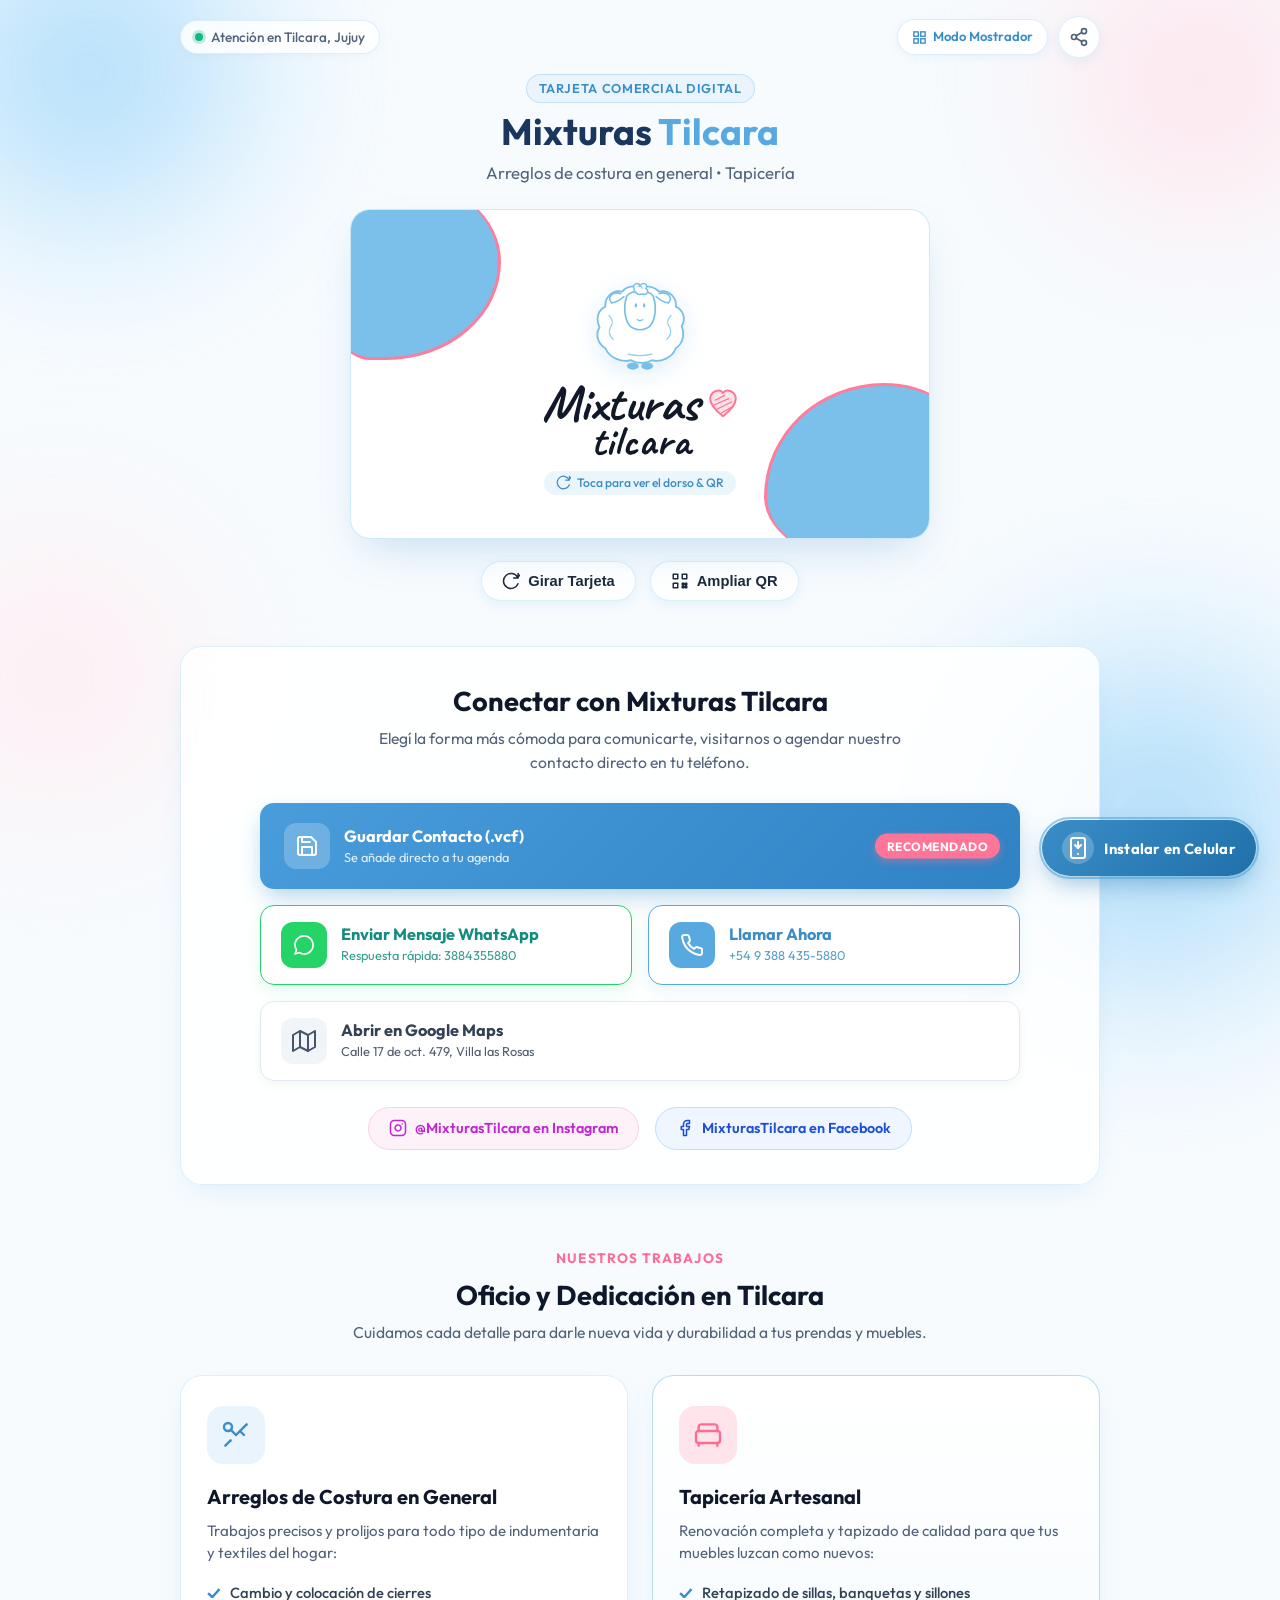
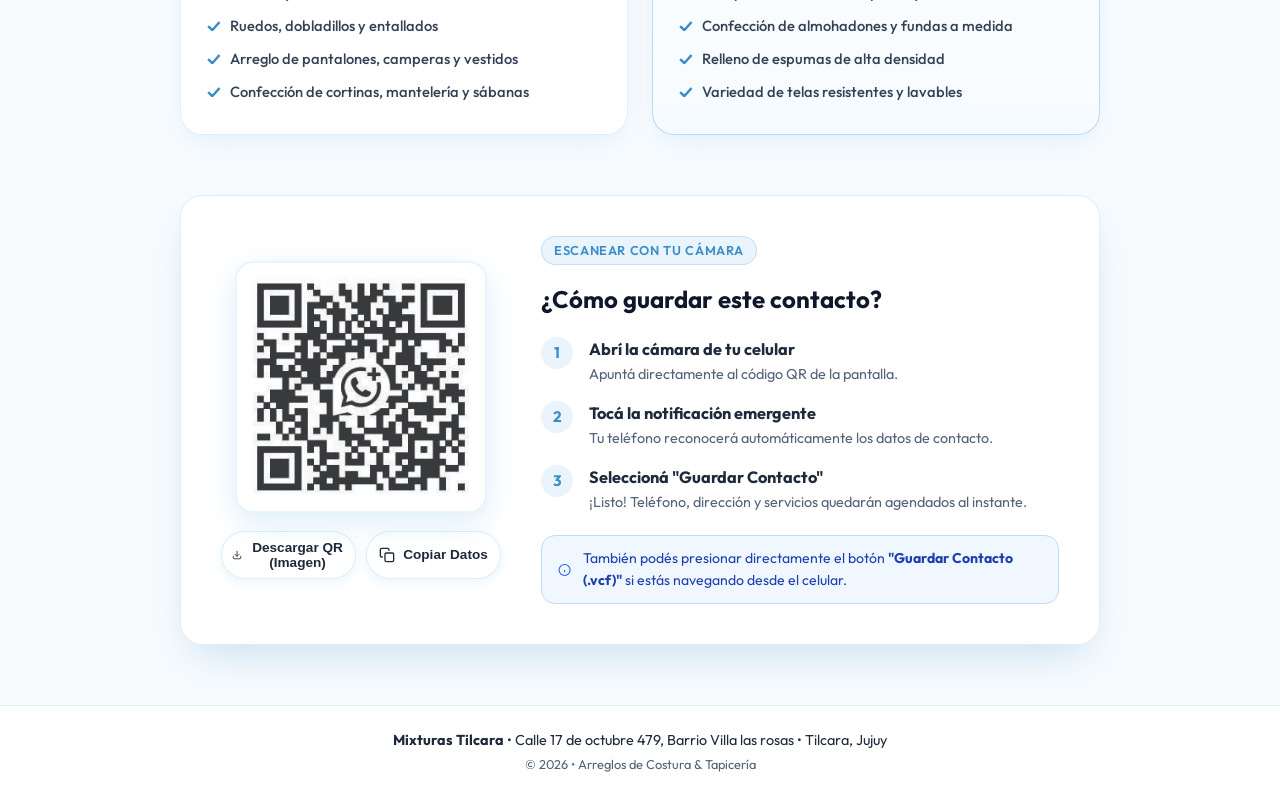
==== index.html @ abba36e9 "Frontpage Mixturas Tilcara con QR y modo trabajadores" ====
<!DOCTYPE html>
<html lang="es">
<head>
    <meta charset="UTF-8">
    <meta name="viewport" content="width=device-width, initial-scale=1.0">
    <title>Mixturas Tilcara | Arreglos de Costura & Tapicería</title>
    <meta name="description" content="Mixturas Tilcara - Arreglos de costura en general y tapicería en Tilcara, Jujuy. Guarda nuestro contacto o escanea el código QR.">
    <meta name="theme-color" content="#68b4e7">

    <!-- Open Graph / Redes Sociales -->
    <meta property="og:type" content="website">
    <meta property="og:title" content="Mixturas Tilcara | Tarjeta Digital">
    <meta property="og:description" content="Arreglos de costura en gral. y Tapicería. Escaneá o descargá nuestro contacto directo a tu teléfono.">

    <!-- Google Fonts -->
    <link rel="preconnect" href="https://fonts.googleapis.com">
    <link rel="preconnect" href="https://fonts.gstatic.com" crossorigin>
    <link href="https://fonts.googleapis.com/css2?family=Caveat:wght@600;700&family=Outfit:wght@300;400;500;600;700&family=Playfair+Display:ital,wght@0,600;1,600&display=swap" rel="stylesheet">

    <!-- PWA & Acceso directo en Celular -->
    <link rel="manifest" href="manifest.json">
    <link rel="icon" type="image/svg+xml" href="icon.svg">
    <link rel="apple-touch-icon" href="icon.svg">
    <meta name="mobile-web-app-capable" content="yes">
    <meta name="apple-mobile-web-app-capable" content="yes">
    <meta name="apple-mobile-web-app-status-bar-style" content="default">
    <meta name="apple-mobile-web-app-title" content="Mixturas Tilcara">

    <link rel="stylesheet" href="style.css">
</head>
<body>
    <!-- Fondo con formas orgánicas decorativas inspiradas en la tarjeta -->
    <div class="blob-bg blob-top-left"></div>
    <div class="blob-bg blob-top-right"></div>
    <div class="blob-bg blob-bottom-right"></div>
    <div class="blob-bg blob-bottom-left"></div>

    <header class="site-header">
        <div class="container header-container">
            <div class="brand-pill">
                <span class="status-indicator"></span>
                <span>Atención en Tilcara, Jujuy</span>
            </div>
            <div class="header-actions">
                <a href="trabajadores.html" class="staff-access-pill" title="Pantalla de Mostrador con QR para clientes">
                    <svg width="15" height="15" viewBox="0 0 24 24" fill="none" stroke="currentColor" stroke-width="2.2"><rect x="3" y="3" width="7" height="7"></rect><rect x="14" y="3" width="7" height="7"></rect><rect x="14" y="14" width="7" height="7"></rect><rect x="3" y="14" width="7" height="7"></rect></svg>
                    <span>Modo Mostrador</span>
                </a>
                <button id="btnShareTop" class="btn-icon" title="Compartir tarjeta" aria-label="Compartir tarjeta">
                    <svg width="20" height="20" viewBox="0 0 24 24" fill="none" stroke="currentColor" stroke-width="2" stroke-linecap="round" stroke-linejoin="round">
                        <circle cx="18" cy="5" r="3"></circle>
                        <circle cx="6" cy="12" r="3"></circle>
                        <circle cx="18" cy="19" r="3"></circle>
                        <line x1="8.59" y1="13.51" x2="15.42" y2="17.49"></line>
                        <line x1="15.41" y1="6.51" x2="8.59" y2="10.49"></line>
                    </svg>
                </button>
            </div>
        </div>
    </header>

    <main class="main-content">
        <div class="container">
            <!-- HERO & INTERACTIVE 3D CARD -->
            <section class="card-showcase-section">
                <div class="showcase-header">
                    <span class="badge">Tarjeta Comercial Digital</span>
                    <h1 class="main-title">Mixturas <span>Tilcara</span></h1>
                    <p class="subtitle">Arreglos de costura en general &bull; Tapicería</p>
                </div>

                <!-- CONTENEDOR 3D DE LA TARJETA -->
                <div class="card-scene" id="cardScene">
                    <div class="business-card" id="businessCard" role="region" aria-label="Tarjeta interactiva frente y dorso">
                        
                        <!-- CARA FRENTE -->
                        <div class="card-face card-front">
                            <div class="wave-blob wave-tl"></div>
                            <div class="wave-blob wave-br"></div>
                            <div class="front-content">
                                <!-- Ilustración Vectorial Oveja Mixturas Tilcara -->
                                <div class="mascot-wrapper">
                                    <svg class="sheep-svg" viewBox="0 0 200 210" fill="none" xmlns="http://www.w3.org/2000/svg" aria-label="Ovejita Mixturas Tilcara">
                                        <!-- Patitas -->
                                        <ellipse cx="88" cy="190" rx="10" ry="6" fill="#78bfe8"/>
                                        <ellipse cx="112" cy="190" rx="10" ry="6" fill="#78bfe8"/>
                                        
                                        <!-- Cuerpo esponjoso de lana -->
                                        <path d="M70 65 C55 60, 40 75, 42 90 C30 95, 25 110, 32 125 C25 135, 28 152, 42 160 C48 175, 68 185, 85 180 C95 186, 110 186, 120 180 C135 185, 155 175, 160 160 C173 152, 175 135, 170 123 C178 110, 172 95, 160 90 C162 75, 148 60, 132 65 C122 55, 108 55, 100 58 C92 55, 78 55, 70 65 Z" 
                                              stroke="#78bfe8" stroke-width="3" stroke-linecap="round" stroke-linejoin="round" fill="#ffffff"/>
                                        
                                        <!-- Rulos del cuerpo -->
                                        <path d="M48 105 Q58 115 50 125 Q45 135 55 145" stroke="#92cef0" stroke-width="2" stroke-linecap="round" fill="none"/>
                                        <path d="M152 105 Q142 115 150 125 Q155 135 145 145" stroke="#92cef0" stroke-width="2" stroke-linecap="round" fill="none"/>
                                        <path d="M80 170 Q100 175 120 170" stroke="#92cef0" stroke-width="2" stroke-linecap="round" fill="none"/>

                                        <!-- Orejas -->
                                        <path d="M68 68 C52 64, 45 74, 52 84 C60 84, 70 76, 73 73" stroke="#78bfe8" stroke-width="2.6" fill="#ffffff" stroke-linecap="round"/>
                                        <path d="M132 68 C148 64, 155 74, 148 84 C140 84, 130 76, 127 73" stroke="#78bfe8" stroke-width="2.6" fill="#ffffff" stroke-linecap="round"/>

                                        <!-- Cabeza -->
                                        <path d="M78 72 C70 95, 76 120, 88 126 C96 130, 104 130, 112 126 C124 120, 130 95, 122 72 C115 62, 85 62, 78 72 Z" 
                                              stroke="#78bfe8" stroke-width="2.8" fill="#ffffff"/>
                                        
                                        <!-- Ojos -->
                                        <ellipse cx="93" cy="88" rx="2" ry="3.5" fill="#78bfe8"/>
                                        <ellipse cx="107" cy="88" rx="2" ry="3.5" fill="#78bfe8"/>

                                        <!-- Hocico / Sonrisa tierna -->
                                        <path d="M96 112 Q100 115 104 112" stroke="#78bfe8" stroke-width="2" stroke-linecap="round" fill="none"/>
                                        <circle cx="94" cy="111" r="0.8" fill="#78bfe8"/>
                                        <circle cx="106" cy="111" r="0.8" fill="#78bfe8"/>

                                        <!-- Moño/Rulos superiores en la frente -->
                                        <path d="M90 60 C86 52, 98 48, 100 55 C104 48, 115 52, 110 60 C116 64, 112 72, 104 69 C96 72, 90 65, 90 60 Z" 
                                              stroke="#78bfe8" stroke-width="2.5" fill="#ffffff"/>
                                        <path d="M96 56 Q102 54 104 60" stroke="#78bfe8" stroke-width="1.8" fill="none"/>
                                    </svg>
                                </div>

                                <div class="front-brand">
                                    <div class="logo-text-group">
                                        <div class="title-with-heart">
                                            <span class="brand-mixturas">Mixturas</span>
                                            <svg class="pink-heart" viewBox="0 0 40 40" fill="none" xmlns="http://www.w3.org/2000/svg">
                                                <!-- Corazón con textura de trazo a mano -->
                                                <path d="M20 34 C12 28, 4 20, 4 12 C4 6, 9 2, 15 2 C18 2, 20 5, 20 5 C20 5, 22 2, 25 2 C31 2, 36 6, 36 12 C36 20, 28 28, 20 34 Z" 
                                                      stroke="#ff7597" stroke-width="2.5" fill="#ffaec0" fill-opacity="0.35" stroke-linejoin="round"/>
                                                <!-- Rayas de boceto -->
                                                <path d="M10 14 L22 8 M9 20 L27 12 M13 25 L31 16 M18 30 L32 22" stroke="#ff7597" stroke-width="1.6" stroke-linecap="round"/>
                                            </svg>
                                        </div>
                                        <span class="brand-tilcara">tilcara</span>
                                    </div>
                                </div>

                                <div class="flip-hint">
                                    <svg width="15" height="15" viewBox="0 0 24 24" fill="none" stroke="currentColor" stroke-width="2" stroke-linecap="round" stroke-linejoin="round"><path d="M21.5 2v6h-6M21.34 15.57a10 10 0 1 1-.57-8.38l5.67-5.67"/></svg>
                                    Toca para ver el dorso & QR
                                </div>
                            </div>
                        </div>

                        <!-- CARA DORSO -->
                        <div class="card-face card-back">
                            <div class="back-marble-overlay"></div>
                            
                            <div class="back-body">
                                <!-- QR Izquierda con marco prolijo -->
                                <div class="back-qr-col">
                                    <div class="qr-frame">
                                        <img src="qr what.jpg" alt="Código QR WhatsApp Mixturas Tilcara" class="card-qr-img">
                                    </div>
                                    <span class="qr-subtext">Escanear para WhatsApp</span>
                                </div>

                                <!-- Datos del Negocio Derecha -->
                                <div class="back-info-col">
                                    <div class="services-block">
                                        <p class="service-title">Se realizan trabajos de:</p>
                                        <ul class="service-list">
                                            <li>Arreglos de costura en gral.</li>
                                            <li>Tapicería</li>
                                        </ul>
                                    </div>

                                    <div class="contact-items">
                                        <a href="tel:+5493884355880" class="contact-row" title="Llamar">
                                            <div class="contact-icon-circle">
                                                <svg width="15" height="15" viewBox="0 0 24 24" fill="none" stroke="currentColor" stroke-width="2" stroke-linecap="round" stroke-linejoin="round"><path d="M22 16.92v3a2 2 0 0 1-2.18 2 19.79 19.79 0 0 1-8.63-3.07 19.5 19.5 0 0 1-6-6 19.79 19.79 0 0 1-3.07-8.67A2 2 0 0 1 4.11 2h3a2 2 0 0 1 2 1.72 12.84 12.84 0 0 0 .7 2.81 2 2 0 0 1-.45 2.11L8.09 9.91a16 16 0 0 0 6 6l1.27-1.27a2 2 0 0 1 2.11-.45 12.84 12.84 0 0 0 2.81.7A2 2 0 0 1 22 16.92z"></path></svg>
                                            </div>
                                            <span class="contact-text">3884355880</span>
                                        </a>

                                        <a href="https://instagram.com/MixturasTilcara" target="_blank" rel="noopener noreferrer" class="contact-row" title="Ver Instagram">
                                            <div class="contact-icon-circle">
                                                <svg width="15" height="15" viewBox="0 0 24 24" fill="none" stroke="currentColor" stroke-width="2" stroke-linecap="round" stroke-linejoin="round"><rect x="2" y="2" width="20" height="20" rx="5" ry="5"></rect><path d="M16 11.37A4 4 0 1 1 12.63 8 4 4 0 0 1 16 11.37z"></path><line x1="17.5" y1="6.5" x2="17.51" y2="6.5"></line></svg>
                                            </div>
                                            <span class="contact-text">MixturasTilcara</span>
                                        </a>

                                        <a href="https://facebook.com/MixturasTilcara" target="_blank" rel="noopener noreferrer" class="contact-row" title="Ver Facebook">
                                            <div class="contact-icon-circle">
                                                <svg width="15" height="15" viewBox="0 0 24 24" fill="none" stroke="currentColor" stroke-width="2" stroke-linecap="round" stroke-linejoin="round"><path d="M18 2h-3a5 5 0 0 0-5 5v3H7v4h3v8h4v-8h3l1-4h-4V7a1 1 0 0 1 1-1h3z"></path></svg>
                                            </div>
                                            <span class="contact-text">MixturasTilcara</span>
                                        </a>
                                    </div>
                                </div>
                            </div>

                            <!-- Barra de dirección inferior -->
                            <div class="back-footer-bar">
                                <svg width="14" height="14" viewBox="0 0 24 24" fill="none" stroke="currentColor" stroke-width="2" stroke-linecap="round" stroke-linejoin="round"><path d="M21 10c0 7-9 13-9 13s-9-6-9-13a9 9 0 0 1 18 0z"></path><circle cx="12" cy="10" r="3"></circle></svg>
                                <span>Calle 17 de octubre 479, Barrio Villa las rosas</span>
                            </div>
                        </div>

                    </div>
                </div>

                <!-- BOTONES DE INTERACCIÓN CON LA TARJETA -->
                <div class="card-controls">
                    <button id="btnFlipCard" class="btn-secondary" aria-label="Girar tarjeta 3D">
                        <svg width="18" height="18" viewBox="0 0 24 24" fill="none" stroke="currentColor" stroke-width="2" stroke-linecap="round" stroke-linejoin="round"><path d="M21.5 2v6h-6M21.34 15.57a10 10 0 1 1-.57-8.38l5.67-5.67"/></svg>
                        <span>Girar Tarjeta</span>
                    </button>
                    <button id="btnOpenQrModal" class="btn-secondary" aria-label="Ampliar código QR">
                        <svg width="18" height="18" viewBox="0 0 24 24" fill="none" stroke="currentColor" stroke-width="2" stroke-linecap="round" stroke-linejoin="round"><path d="M3 3h6v6H3zM15 3h6v6h-6zM3 15h6v6H3zM15 15h2v2h-2zM19 15h2v2h-2zM15 19h2v2h-2zM19 19h2v2h-2z"/></svg>
                        <span>Ampliar QR</span>
                    </button>
                </div>
            </section>

            <!-- ACCIONES RÁPIDAS PRINCIPALES -->
            <section class="quick-actions-section">
                <div class="actions-card-box">
                    <h2 class="section-heading">Conectar con Mixturas Tilcara</h2>
                    <p class="section-desc">Elegí la forma más cómoda para comunicarte, visitarnos o agendar nuestro contacto directo en tu teléfono.</p>

                    <div class="action-buttons-grid">
                        <!-- 1. DESCARGAR VCARD -->
                        <button id="btnDownloadVcard" class="action-btn btn-cta">
                            <div class="btn-icon-wrapper pulse-soft">
                                <svg width="24" height="24" viewBox="0 0 24 24" fill="none" stroke="currentColor" stroke-width="2" stroke-linecap="round" stroke-linejoin="round">
                                    <path d="M19 21H5a2 2 0 0 1-2-2V5a2 2 0 0 1 2-2h11l5 5v11a2 2 0 0 1-2 2z"></path>
                                    <polyline points="17 21 17 13 7 13 7 21"></polyline>
                                    <polyline points="7 3 7 8 15 8"></polyline>
                                </svg>
                            </div>
                            <div class="btn-text-block">
                                <span class="btn-label">Guardar Contacto (.vcf)</span>
                                <span class="btn-hint">Se añade directo a tu agenda</span>
                            </div>
                            <span class="btn-badge">Recomendado</span>
                        </button>

                        <!-- 2. WHATSAPP DIRECTO -->
                        <a href="https://wa.me/5493884355880?text=Hola!%20Te%20contacto%20desde%20tu%20tarjeta%20digital%20de%20Mixturas%20Tilcara." 
                           target="_blank" rel="noopener noreferrer" class="action-btn btn-whatsapp">
                            <div class="btn-icon-wrapper">
                                <svg viewBox="0 0 24 24" width="24" height="24" fill="currentColor">
                                    <path d="M12.04 2C6.58 2 2.13 6.45 2.13 11.91C2.13 13.66 2.59 15.36 3.45 16.86L2.05 22L7.3 20.62C8.75 21.41 10.38 21.83 12.04 21.83C17.5 21.83 21.95 17.38 21.95 11.92C21.95 9.27 20.92 6.78 19.05 4.91C17.18 3.03 14.69 2 12.04 2ZM12.05 20.15C10.58 20.15 9.14 19.76 7.89 19.02L7.59 18.84L4.47 19.66L5.3 16.62L5.1 16.31C4.29 15.01 3.86 13.48 3.86 11.91C3.86 7.4 7.53 3.73 12.05 3.73C14.24 3.73 16.29 4.58 17.84 6.14C19.39 7.69 20.24 9.74 20.24 11.92C20.23 16.44 16.57 20.15 12.05 20.15Z"/>
                                </svg>
                            </div>
                            <div class="btn-text-block">
                                <span class="btn-label">Enviar Mensaje WhatsApp</span>
                                <span class="btn-hint">Respuesta rápida: 3884355880</span>
                            </div>
                        </a>

                        <!-- 3. LLAMAR POR TELÉFONO -->
                        <a href="tel:+5493884355880" class="action-btn btn-call">
                            <div class="btn-icon-wrapper">
                                <svg width="24" height="24" viewBox="0 0 24 24" fill="none" stroke="currentColor" stroke-width="2" stroke-linecap="round" stroke-linejoin="round">
                                    <path d="M22 16.92v3a2 2 0 0 1-2.18 2 19.79 19.79 0 0 1-8.63-3.07 19.5 19.5 0 0 1-6-6 19.79 19.79 0 0 1-3.07-8.67A2 2 0 0 1 4.11 2h3a2 2 0 0 1 2 1.72 12.84 12.84 0 0 0 .7 2.81 2 2 0 0 1-.45 2.11L8.09 9.91a16 16 0 0 0 6 6l1.27-1.27a2 2 0 0 1 2.11-.45 12.84 12.84 0 0 0 2.81.7A2 2 0 0 1 22 16.92z"></path>
                                </svg>
                            </div>
                            <div class="btn-text-block">
                                <span class="btn-label">Llamar Ahora</span>
                                <span class="btn-hint">+54 9 388 435-5880</span>
                            </div>
                        </a>

                        <!-- 4. CÓMO LLEGAR / MAPA -->
                        <a href="https://www.google.com/maps/search/?api=1&query=Calle+17+de+octubre+479+Barrio+Villa+las+rosas+Tilcara+Jujuy" 
                           target="_blank" rel="noopener noreferrer" class="action-btn btn-maps">
                            <div class="btn-icon-wrapper">
                                <svg width="24" height="24" viewBox="0 0 24 24" fill="none" stroke="currentColor" stroke-width="2" stroke-linecap="round" stroke-linejoin="round">
                                    <polygon points="1 6 1 22 8 18 16 22 23 18 23 2 16 6 8 2 1 6"></polygon>
                                    <line x1="8" y1="2" x2="8" y2="18"></line>
                                    <line x1="16" y1="6" x2="16" y2="22"></line>
                                </svg>
                            </div>
                            <div class="btn-text-block">
                                <span class="btn-label">Abrir en Google Maps</span>
                                <span class="btn-hint">Calle 17 de oct. 479, Villa las Rosas</span>
                            </div>
                        </a>
                    </div>

                    <!-- Redes Sociales Secundarias -->
                    <div class="social-links-row">
                        <a href="https://instagram.com/MixturasTilcara" target="_blank" rel="noopener noreferrer" class="social-pill ig">
                            <svg width="18" height="18" viewBox="0 0 24 24" fill="none" stroke="currentColor" stroke-width="2" stroke-linecap="round" stroke-linejoin="round"><rect x="2" y="2" width="20" height="20" rx="5" ry="5"></rect><path d="M16 11.37A4 4 0 1 1 12.63 8 4 4 0 0 1 16 11.37z"></path><line x1="17.5" y1="6.5" x2="17.51" y2="6.5"></line></svg>
                            <span>@MixturasTilcara en Instagram</span>
                        </a>
                        <a href="https://facebook.com/MixturasTilcara" target="_blank" rel="noopener noreferrer" class="social-pill fb">
                            <svg width="18" height="18" viewBox="0 0 24 24" fill="none" stroke="currentColor" stroke-width="2" stroke-linecap="round" stroke-linejoin="round"><path d="M18 2h-3a5 5 0 0 0-5 5v3H7v4h3v8h4v-8h3l1-4h-4V7a1 1 0 0 1 1-1h3z"></path></svg>
                            <span>MixturasTilcara en Facebook</span>
                        </a>
                    </div>
                </div>
            </section>

            <!-- SECCIÓN DE SERVICIOS Y ESPECIALIDADES -->
            <section class="services-section">
                <div class="section-title-wrap">
                    <span class="section-tag">Nuestros Trabajos</span>
                    <h2 class="section-heading">Oficio y Dedicación en Tilcara</h2>
                    <p class="section-desc">Cuidamos cada detalle para darle nueva vida y durabilidad a tus prendas y muebles.</p>
                </div>

                <div class="services-grid">
                    <!-- Servicio 1: Costura -->
                    <div class="service-card">
                        <div class="service-icon-box">
                            <svg width="32" height="32" viewBox="0 0 24 24" fill="none" stroke="currentColor" stroke-width="1.8" stroke-linecap="round" stroke-linejoin="round">
                                <!-- Aguja e hilo -->
                                <circle cx="6" cy="6" r="3"></circle>
                                <path d="M8.12 8.12L12 12"></path>
                                <path d="M20 4L12 12"></path>
                                <path d="M4 20l4-4"></path>
                                <path d="M15 9l3 3"></path>
                            </svg>
                        </div>
                        <h3>Arreglos de Costura en General</h3>
                        <p>Trabajos precisos y prolijos para todo tipo de indumentaria y textiles del hogar:</p>
                        <ul class="feature-bullets">
                            <li><span class="bullet-check">✓</span> Cambio y colocación de cierres</li>
                            <li><span class="bullet-check">✓</span> Ruedos, dobladillos y entallados</li>
                            <li><span class="bullet-check">✓</span> Arreglo de pantalones, camperas y vestidos</li>
                            <li><span class="bullet-check">✓</span> Confección de cortinas, mantelería y sábanas</li>
                        </ul>
                    </div>

                    <!-- Servicio 2: Tapicería -->
                    <div class="service-card highlight-card">
                        <div class="service-icon-box highlight-icon">
                            <svg width="32" height="32" viewBox="0 0 24 24" fill="none" stroke="currentColor" stroke-width="1.8" stroke-linecap="round" stroke-linejoin="round">
                                <!-- Sillón / Tapicería -->
                                <path d="M19 9V6a2 2 0 0 0-2-2H7a2 2 0 0 0-2 2v3"></path>
                                <path d="M3 11v5a2 2 0 0 0 2 2h14a2 2 0 0 0 2-2v-5a2 2 0 0 0-2-2H5a2 2 0 0 0-2 2z"></path>
                                <path d="M5 18v2"></path>
                                <path d="M19 18v2"></path>
                            </svg>
                        </div>
                        <h3>Tapicería Artesanal</h3>
                        <p>Renovación completa y tapizado de calidad para que tus muebles luzcan como nuevos:</p>
                        <ul class="feature-bullets">
                            <li><span class="bullet-check">✓</span> Retapizado de sillas, banquetas y sillones</li>
                            <li><span class="bullet-check">✓</span> Confección de almohadones y fundas a medida</li>
                            <li><span class="bullet-check">✓</span> Relleno de espumas de alta densidad</li>
                            <li><span class="bullet-check">✓</span> Variedad de telas resistentes y lavables</li>
                        </ul>
                    </div>
                </div>
            </section>

            <!-- SECCIÓN CÓDIGO QR PARA ESCANEAR -->
            <section class="qr-dedicated-section" id="seccionQR">
                <div class="qr-box-inner">
                    <div class="qr-presentation">
                        <div class="qr-large-wrapper">
                            <img src="qr what.jpg" alt="Código QR WhatsApp Mixturas Tilcara" class="qr-target-img" id="fullQrImg">
                        </div>
                        <div class="qr-actions-row">
                            <button id="btnDownloadQrImage" class="btn-secondary btn-sm">
                                <svg width="16" height="16" viewBox="0 0 24 24" fill="none" stroke="currentColor" stroke-width="2" stroke-linecap="round" stroke-linejoin="round"><path d="M21 15v4a2 2 0 0 1-2 2H5a2 2 0 0 1-2-2v-4"></path><polyline points="7 10 12 15 17 10"></polyline><line x1="12" y1="15" x2="12" y2="3"></line></svg>
                                <span>Descargar QR (Imagen)</span>
                            </button>
                            <button id="btnCopyContactInfo" class="btn-secondary btn-sm">
                                <svg width="16" height="16" viewBox="0 0 24 24" fill="none" stroke="currentColor" stroke-width="2" stroke-linecap="round" stroke-linejoin="round"><rect x="9" y="9" width="13" height="13" rx="2" ry="2"></rect><path d="M5 15H4a2 2 0 0 1-2-2V4a2 2 0 0 1 2-2h9a2 2 0 0 1 2 2v1"></path></svg>
                                <span id="copyFeedbackText">Copiar Datos</span>
                            </button>
                        </div>
                    </div>

                    <div class="qr-instructions">
                        <span class="badge">Escanear con tu cámara</span>
                        <h3>¿Cómo guardar este contacto?</h3>
                        <ol class="steps-list">
                            <li>
                                <span class="step-num">1</span>
                                <div class="step-info">
                                    <strong>Abrí la cámara de tu celular</strong>
                                    <p>Apuntá directamente al código QR de la pantalla.</p>
                                </div>
                            </li>
                            <li>
                                <span class="step-num">2</span>
                                <div class="step-info">
                                    <strong>Tocá la notificación emergente</strong>
                                    <p>Tu teléfono reconocerá automáticamente los datos de contacto.</p>
                                </div>
                            </li>
                            <li>
                                <span class="step-num">3</span>
                                <div class="step-info">
                                    <strong>Seleccioná "Guardar Contacto"</strong>
                                    <p>¡Listo! Teléfono, dirección y servicios quedarán agendados al instante.</p>
                                </div>
                            </li>
                        </ol>

                        <div class="card-hint-notice">
                            <svg width="20" height="20" viewBox="0 0 24 24" fill="none" stroke="#2563eb" stroke-width="2"><circle cx="12" cy="12" r="10"></circle><line x1="12" y1="16" x2="12" y2="12"></line><line x1="12" y1="8" x2="12.01" y2="8"></line></svg>
                            <span>También podés presionar directamente el botón <strong>"Guardar Contacto (.vcf)"</strong> si estás navegando desde el celular.</span>
                        </div>
                    </div>
                </div>
            </section>
        </div>
    </main>

    <!-- MODAL DE QR EN PANTALLA COMPLETA -->
    <div id="qrModal" class="modal-backdrop" aria-hidden="true">
        <div class="modal-dialog">
            <button id="btnCloseModal" class="modal-close-btn" aria-label="Cerrar modal">&times;</button>
            <div class="modal-header">
                <h3>Código QR de Contacto</h3>
                <p>Mostralo a tus clientes para que lo escaneen al instante</p>
            </div>
            <div class="modal-qr-body">
                <img src="qr what.jpg" alt="Código QR WhatsApp Mixturas Tilcara" class="modal-qr-img" id="modalQrImg">
            </div>
            <div class="modal-footer">
                <button id="btnModalDownloadVcard" class="btn-cta full-width">Descargar Contacto vCard</button>
            </div>
        </div>
    </div>

    <!-- BOTÓN FLOTANTE: ACCESO DIRECTO EN CELULAR -->
    <button id="btnFloatingInstall" class="floating-install-btn" title="Descargar acceso directo en tu celular" aria-label="Descargar acceso directo en celular">
        <div class="fab-phone-icon">
            <!-- Icono Celular con flecha de descarga/acceso directo -->
            <svg width="24" height="24" viewBox="0 0 24 24" fill="none" stroke="currentColor" stroke-width="2" stroke-linecap="round" stroke-linejoin="round">
                <rect x="5" y="2" width="14" height="20" rx="2" ry="2"></rect>
                <line x1="12" y1="18" x2="12.01" y2="18"></line>
                <path d="M12 6v6"></path>
                <path d="m9 9 3 3 3-3"></path>
            </svg>
        </div>
        <span class="fab-label">Instalar en Celular</span>
        <span class="fab-pulse"></span>
    </button>

    <!-- MODAL DE INSTALACIÓN DE ACCESO DIRECTO -->
    <div id="installModal" class="modal-backdrop" aria-hidden="true">
        <div class="modal-dialog install-dialog">
            <button id="btnCloseInstallModal" class="modal-close-btn" aria-label="Cerrar modal">&times;</button>
            <div class="install-modal-header">
                <div class="app-icon-preview">
                    <img src="icon.svg" alt="Ícono Mixturas Tilcara" width="64" height="64">
                </div>
                <h3>Acceso Directo en tu Pantalla</h3>
                <p>Tené los datos y contacto de Mixturas Tilcara siempre a mano en tu celular como una app.</p>
            </div>

            <div class="install-modal-body">
                <!-- Botón de instalación nativa si el navegador lo permite -->
                <button id="btnNativeInstall" class="btn-cta full-width native-install-btn" style="display: none;">
                    <svg width="20" height="20" viewBox="0 0 24 24" fill="none" stroke="currentColor" stroke-width="2"><path d="M21 15v4a2 2 0 0 1-2 2H5a2 2 0 0 1-2-2v-4"></path><polyline points="7 10 12 15 17 10"></polyline><line x1="12" y1="15" x2="12" y2="3"></line></svg>
                    <span>Instalar Acceso Directo Ahora</span>
                </button>

                <!-- Instrucciones para iPhone / iPad (Safari) -->
                <div id="iosInstructions" class="platform-guide">
                    <div class="platform-title">
                        <span class="plat-badge">iPhone / iPad (Safari)</span>
                    </div>
                    <ol class="guide-steps">
                        <li>
                            <span class="step-circle">1</span>
                            <div>Tocá el botón <strong>Compartir</strong> en la barra de Safari (el ícono de un cuadrado con una flecha hacia arriba <svg width="15" height="15" viewBox="0 0 24 24" fill="none" stroke="currentColor" stroke-width="2" style="vertical-align: middle;"><path d="M4 12v8a2 2 0 0 0 2 2h12a2 2 0 0 0 2-2v-8"></path><polyline points="16 6 12 2 8 6"></polyline><line x1="12" y1="2" x2="12" y2="15"></line></svg>).</div>
                        </li>
                        <li>
                            <span class="step-circle">2</span>
                            <div>Buscá y presioná la opción <strong>"Agregar a pantalla de inicio"</strong>.</div>
                        </li>
                        <li>
                            <span class="step-circle">3</span>
                            <div>Tocá <strong>"Agregar"</strong> arriba a la derecha. ¡Listo! Se creará el ícono en tu pantalla.</div>
                        </li>
                    </ol>
                </div>

                <!-- Instrucciones para Android (Chrome / Samsung Internet) -->
                <div id="androidInstructions" class="platform-guide">
                    <div class="platform-title">
                        <span class="plat-badge">Android (Chrome)</span>
                    </div>
                    <ol class="guide-steps">
                        <li>
                            <span class="step-circle">1</span>
                            <div>Tocá los <strong>tres puntos</strong> (<strong style="font-size: 1.2rem;">⋮</strong>) arriba a la derecha en Chrome.</div>
                        </li>
                        <li>
                            <span class="step-circle">2</span>
                            <div>Seleccioná <strong>"Agregar a la pantalla principal"</strong> o <strong>"Instalar aplicación"</strong>.</div>
                        </li>
                        <li>
                            <span class="step-circle">3</span>
                            <div>Confirmá en <strong>"Instalar"</strong> o <strong>"Agregar"</strong>.</div>
                        </li>
                    </ol>
                </div>
            </div>

            <div class="modal-footer">
                <button id="btnDismissInstall" class="btn-secondary full-width">Entendido</button>
            </div>
        </div>
    </div>

    <!-- TOAST DE NOTIFICACIÓN -->
    <div id="toastNotification" class="toast" role="status" aria-live="polite"></div>

    <footer class="site-footer">
        <div class="container footer-content">
            <div class="footer-brand">
                <strong>Mixturas Tilcara</strong> &bull; Calle 17 de octubre 479, Barrio Villa las rosas &bull; Tilcara, Jujuy
            </div>
            <div class="footer-copy">
                &copy; <span id="currentYear"></span> &bull; Arreglos de Costura & Tapicería
            </div>
        </div>
    </footer>

    <!-- Scripts -->
    <script src="script.js"></script>
</body>
</html>
---- style.css ----
/* ==========================================================================
   MIXTURAS TILCARA - STYLESHEET
   Paleta: Celeste pastel (#68b4e7), Rosa suave (#ff7597), Blanco y Azul marino suave
   ========================================================================== */

:root {
    --primary-blue: #58a9e0;
    --primary-blue-dark: #3b8dc7;
    --primary-blue-light: #eaf4fc;
    --primary-blue-soft: #c8e5f8;
    
    --accent-pink: #ff6b93;
    --accent-pink-soft: #ffe4ec;
    --accent-pink-hover: #fa4f7e;

    --text-main: #1e293b;
    --text-muted: #52637a;
    --text-light: #8ca0ba;

    --bg-page: #f7fbfe;
    --card-bg: #ffffff;
    --border-color: rgba(94, 175, 230, 0.2);

    --radius-sm: 8px;
    --radius-md: 14px;
    --radius-lg: 22px;
    --radius-full: 9999px;

    --shadow-soft: 0 10px 30px -10px rgba(88, 169, 224, 0.2);
    --shadow-card: 0 20px 45px -15px rgba(59, 141, 199, 0.28);
    --shadow-hover: 0 25px 50px -12px rgba(88, 169, 224, 0.35);

    --font-heading: 'Outfit', sans-serif;
    --font-script: 'Caveat', cursive;
}

*, *::before, *::after {
    box-sizing: border-box;
    margin: 0;
    padding: 0;
}

html {
    scroll-behavior: smooth;
    -webkit-font-smoothing: antialiased;
}

body {
    font-family: var(--font-heading);
    background-color: var(--bg-page);
    color: var(--text-main);
    line-height: 1.5;
    min-height: 100vh;
    display: flex;
    flex-direction: column;
    position: relative;
    overflow-x: hidden;
}

/* Formas orgánicas de fondo (blobs) */
.blob-bg {
    position: fixed;
    border-radius: 50%;
    filter: blur(70px);
    z-index: -1;
    pointer-events: none;
    opacity: 0.65;
}

.blob-top-left {
    top: -120px;
    left: -100px;
    width: 380px;
    height: 380px;
    background: radial-gradient(circle, #78c5f5 0%, #d4eeff 70%);
}

.blob-top-right {
    top: -80px;
    right: -80px;
    width: 320px;
    height: 320px;
    background: radial-gradient(circle, #ffd0dc 0%, #fff0f4 70%);
}

.blob-bottom-right {
    bottom: -150px;
    right: -100px;
    width: 450px;
    height: 450px;
    background: radial-gradient(circle, #6fc0f3 0%, #e2f4ff 70%);
}

.blob-bottom-left {
    bottom: 50px;
    left: -120px;
    width: 350px;
    height: 350px;
    background: radial-gradient(circle, #ffe1e9 0%, #fff7f9 70%);
}

.container {
    width: 100%;
    max-width: 960px;
    margin-left: auto;
    margin-right: auto;
    padding-left: 20px;
    padding-right: 20px;
}

/* HEADER */
.site-header {
    padding: 16px 0;
}

.header-container {
    display: flex;
    justify-content: space-between;
    align-items: center;
}

.brand-pill {
    display: inline-flex;
    align-items: center;
    gap: 8px;
    background: rgba(255, 255, 255, 0.85);
    backdrop-filter: blur(10px);
    border: 1px solid var(--border-color);
    padding: 6px 14px;
    border-radius: var(--radius-full);
    font-size: 0.85rem;
    font-weight: 500;
    color: var(--text-muted);
    box-shadow: 0 2px 10px rgba(0, 0, 0, 0.03);
}

.status-indicator {
    width: 8px;
    height: 8px;
    background-color: #10b981;
    border-radius: 50%;
    box-shadow: 0 0 0 3px rgba(16, 185, 129, 0.25);
    animation: pulseGlow 2s infinite;
}

@keyframes pulseGlow {
    0%, 100% { opacity: 1; transform: scale(1); }
    50% { opacity: 0.6; transform: scale(1.15); }
}

.header-actions {
    display: flex;
    align-items: center;
    gap: 10px;
}

.staff-access-pill {
    display: inline-flex;
    align-items: center;
    gap: 6px;
    background: white;
    border: 1px solid var(--border-color);
    padding: 7px 14px;
    border-radius: var(--radius-full);
    text-decoration: none;
    color: var(--primary-blue-dark);
    font-size: 0.82rem;
    font-weight: 600;
    transition: all 0.2s ease;
    box-shadow: 0 2px 8px rgba(88, 169, 224, 0.1);
}

.staff-access-pill:hover {
    background: var(--primary-blue-light);
    border-color: var(--primary-blue);
    transform: translateY(-2px);
    box-shadow: 0 4px 12px rgba(88, 169, 224, 0.2);
}

.btn-icon {
    width: 42px;
    height: 42px;
    border-radius: 50%;
    background: white;
    border: 1px solid var(--border-color);
    color: var(--text-muted);
    display: flex;
    align-items: center;
    justify-content: center;
    cursor: pointer;
    transition: all 0.25s ease;
    box-shadow: 0 4px 12px rgba(88, 169, 224, 0.12);
}

.btn-icon:hover {
    color: var(--primary-blue-dark);
    transform: translateY(-2px);
    border-color: var(--primary-blue);
    box-shadow: 0 6px 16px rgba(88, 169, 224, 0.25);
}

/* TITULO HERO */
.showcase-header {
    text-align: center;
    margin-bottom: 24px;
}

.badge {
    display: inline-block;
    background: var(--primary-blue-light);
    color: var(--primary-blue-dark);
    font-size: 0.8rem;
    font-weight: 600;
    letter-spacing: 0.05em;
    text-transform: uppercase;
    padding: 4px 12px;
    border-radius: var(--radius-full);
    margin-bottom: 8px;
    border: 1px solid rgba(88, 169, 224, 0.25);
}

.main-title {
    font-size: 2.3rem;
    font-weight: 700;
    color: #1a365d;
    line-height: 1.15;
}

.main-title span {
    color: var(--primary-blue);
    font-weight: 700;
    position: relative;
}

.subtitle {
    font-size: 1.05rem;
    color: var(--text-muted);
    margin-top: 6px;
    font-weight: 400;
}

/* ==========================================================================
   INTERACTIVE 3D BUSINESS CARD
   ========================================================================== */
.card-scene {
    perspective: 1400px;
    margin: 0 auto;
    width: 100%;
    max-width: 580px;
    height: 330px;
}

.business-card {
    width: 100%;
    height: 100%;
    position: relative;
    transform-style: preserve-3d;
    transition: transform 0.85s cubic-bezier(0.175, 0.885, 0.32, 1.275);
    cursor: pointer;
    border-radius: 20px;
}

.business-card.is-flipped {
    transform: rotateY(180deg);
}

.card-face {
    position: absolute;
    top: 0;
    left: 0;
    width: 100%;
    height: 100%;
    border-radius: 20px;
    backface-visibility: hidden;
    -webkit-backface-visibility: hidden;
    overflow: hidden;
    box-shadow: var(--shadow-card);
    transition: box-shadow 0.3s ease;
}

.card-scene:hover .card-face {
    box-shadow: var(--shadow-hover);
}

/* FRENTE DE LA TARJETA */
.card-front {
    position: absolute;
    top: 0;
    left: 0;
    width: 100%;
    height: 100%;
    background: #ffffff;
    display: flex;
    flex-direction: column;
    justify-content: center;
    align-items: center;
    border: 1.5px solid rgba(120, 191, 232, 0.35);
    transform: rotateY(0deg);
    -webkit-backface-visibility: hidden;
    backface-visibility: hidden;
}

/* Ondas celestes y rosadas esquinas (como la tarjeta física) */
.wave-blob {
    position: absolute;
    pointer-events: none;
}

.wave-tl {
    top: -30px;
    left: -30px;
    width: 180px;
    height: 180px;
    background: #73bde9;
    border-radius: 40% 60% 70% 30% / 40% 50% 60% 50%;
    border-bottom: 3.5px solid #ff7597;
    border-right: 3.5px solid #ff7597;
    opacity: 0.95;
}

.wave-br {
    bottom: -35px;
    right: -35px;
    width: 200px;
    height: 190px;
    background: #73bde9;
    border-radius: 60% 40% 30% 70% / 60% 30% 70% 40%;
    border-top: 3.5px solid #ff7597;
    border-left: 3.5px solid #ff7597;
    opacity: 0.95;
}

.front-content {
    position: relative;
    z-index: 2;
    text-align: center;
    display: flex;
    flex-direction: column;
    align-items: center;
}

.mascot-wrapper {
    width: 120px;
    height: 125px;
    margin-bottom: 2px;
    filter: drop-shadow(0 6px 12px rgba(88, 169, 224, 0.2));
}

.sheep-svg {
    width: 100%;
    height: 100%;
    object-fit: contain;
}

.logo-text-group {
    display: flex;
    flex-direction: column;
    align-items: center;
}

.title-with-heart {
    display: flex;
    align-items: center;
    justify-content: center;
    gap: 8px;
}

.brand-mixturas {
    font-family: var(--font-script);
    font-size: 3.2rem;
    line-height: 0.9;
    color: #111827;
    font-weight: 700;
    letter-spacing: -0.5px;
}

.pink-heart {
    width: 32px;
    height: 32px;
    margin-top: 5px;
    animation: gentleBeat 3s ease-in-out infinite;
}

@keyframes gentleBeat {
    0%, 100% { transform: scale(1); }
    50% { transform: scale(1.12); }
}

.brand-tilcara {
    font-family: var(--font-script);
    font-size: 2.7rem;
    line-height: 0.9;
    color: #111827;
    font-weight: 700;
    margin-top: -4px;
}

.flip-hint {
    margin-top: 10px;
    display: inline-flex;
    align-items: center;
    gap: 6px;
    font-size: 0.76rem;
    color: var(--primary-blue-dark);
    background: rgba(120, 191, 232, 0.15);
    padding: 3px 12px;
    border-radius: var(--radius-full);
    font-weight: 500;
    transition: background 0.2s;
}

/* DORSO DE LA TARJETA */
.card-back {
    position: absolute;
    top: 0;
    left: 0;
    width: 100%;
    height: 100%;
    transform: rotateY(180deg);
    background: #ffffff;
    display: flex;
    flex-direction: column;
    justify-content: space-between;
    border: 1.5px solid rgba(120, 191, 232, 0.4);
    -webkit-backface-visibility: hidden;
    backface-visibility: hidden;
}

/* Efecto mármol celeste claro sutil */
.back-marble-overlay {
    position: absolute;
    inset: 0;
    background: linear-gradient(135deg, rgba(230, 245, 255, 0.7) 0%, rgba(255, 255, 255, 0.95) 45%, rgba(215, 239, 255, 0.65) 100%);
    pointer-events: none;
    z-index: 1;
}

.back-body {
    position: relative;
    z-index: 2;
    padding: 24px 28px 10px 28px;
    display: grid;
    grid-template-columns: 150px 1fr;
    gap: 26px;
    align-items: center;
    flex: 1;
    min-height: 0;
}

.back-qr-col {
    display: flex;
    flex-direction: column;
    align-items: center;
    justify-content: center;
}

.qr-frame {
    width: 140px;
    height: 140px;
    background: #ffffff;
    padding: 8px;
    border-radius: 12px;
    box-shadow: 0 4px 15px rgba(0, 0, 0, 0.08);
    border: 1px solid rgba(120, 191, 232, 0.3);
    position: relative;
    display: flex;
    align-items: center;
    justify-content: center;
}

.card-qr-img {
    width: 100%;
    height: 100%;
    object-fit: contain;
    border-radius: 6px;
    display: block;
}

.qr-subtext {
    font-size: 0.72rem;
    color: var(--text-muted);
    margin-top: 6px;
    font-weight: 500;
}

/* Columna de datos en el dorso */
.back-info-col {
    display: flex;
    flex-direction: column;
    justify-content: center;
    gap: 12px;
}

.services-block {
    border-bottom: 1px dashed rgba(120, 191, 232, 0.5);
    padding-bottom: 8px;
}

.service-title {
    font-size: 0.98rem;
    font-weight: 700;
    color: #0f172a;
    margin-bottom: 2px;
}

.service-list {
    list-style: none;
    font-size: 0.9rem;
    color: #334155;
    font-weight: 500;
}

.service-list li {
    position: relative;
    padding-left: 14px;
    margin-top: 2px;
}

.service-list li::before {
    content: "•";
    position: absolute;
    left: 0;
    color: var(--primary-blue);
    font-size: 1.2rem;
    line-height: 0.9;
}

.contact-items {
    display: flex;
    flex-direction: column;
    gap: 6px;
}

.contact-row {
    display: inline-flex;
    align-items: center;
    gap: 10px;
    text-decoration: none;
    color: #1e293b;
    font-size: 0.9rem;
    font-weight: 500;
    transition: transform 0.2s, color 0.2s;
}

.contact-row:hover {
    color: var(--primary-blue-dark);
    transform: translateX(3px);
}

.contact-icon-circle {
    width: 26px;
    height: 26px;
    border-radius: 50%;
    background: rgba(120, 191, 232, 0.2);
    display: flex;
    align-items: center;
    justify-content: center;
    color: #2b7cb6;
    flex-shrink: 0;
}

/* Barra inferior del dorso */
.back-footer-bar {
    position: relative;
    z-index: 2;
    height: 44px;
    background: #73bde9;
    color: #ffffff;
    display: flex;
    align-items: center;
    justify-content: center;
    gap: 8px;
    font-size: 0.82rem;
    font-weight: 500;
    padding: 0 16px;
    text-align: center;
    letter-spacing: 0.02em;
}

/* CONTROLES DE LA TARJETA */
.card-controls {
    display: flex;
    justify-content: center;
    gap: 14px;
    margin-top: 22px;
}

.btn-secondary {
    display: inline-flex;
    align-items: center;
    gap: 8px;
    background: white;
    color: #1e293b;
    border: 1px solid var(--border-color);
    padding: 10px 20px;
    border-radius: var(--radius-full);
    font-size: 0.92rem;
    font-weight: 600;
    cursor: pointer;
    transition: all 0.25s ease;
    box-shadow: 0 4px 12px rgba(88, 169, 224, 0.12);
}

.btn-secondary:hover {
    background: var(--primary-blue-light);
    color: var(--primary-blue-dark);
    border-color: var(--primary-blue);
    transform: translateY(-2px);
    box-shadow: 0 6px 16px rgba(88, 169, 224, 0.2);
}

.btn-sm {
    padding: 8px 16px;
    font-size: 0.85rem;
}

/* ==========================================================================
   SECCIÓN DE ACCIONES RÁPIDAS (CALL TO ACTIONS)
   ========================================================================== */
.quick-actions-section {
    margin-top: 45px;
}

.actions-card-box {
    background: rgba(255, 255, 255, 0.88);
    backdrop-filter: blur(16px);
    border: 1px solid var(--border-color);
    border-radius: var(--radius-lg);
    padding: 34px 28px;
    box-shadow: var(--shadow-soft);
    text-align: center;
}

.section-heading {
    font-size: 1.7rem;
    color: #0f172a;
    font-weight: 700;
    margin-bottom: 6px;
}

.section-desc {
    color: var(--text-muted);
    font-size: 0.98rem;
    max-width: 580px;
    margin: 0 auto 28px;
}

.action-buttons-grid {
    display: grid;
    grid-template-columns: repeat(2, 1fr);
    gap: 16px;
    max-width: 760px;
    margin: 0 auto;
}

.action-btn {
    display: flex;
    align-items: center;
    gap: 14px;
    padding: 16px 20px;
    border-radius: var(--radius-md);
    text-decoration: none;
    text-align: left;
    border: none;
    cursor: pointer;
    font-family: inherit;
    transition: all 0.28s cubic-bezier(0.16, 1, 0.3, 1);
    position: relative;
    overflow: hidden;
}

.action-btn:hover {
    transform: translateY(-3px);
}

.btn-icon-wrapper {
    width: 46px;
    height: 46px;
    border-radius: 12px;
    display: flex;
    align-items: center;
    justify-content: center;
    flex-shrink: 0;
}

.btn-text-block {
    display: flex;
    flex-direction: column;
}

.btn-label {
    font-weight: 700;
    font-size: 1.02rem;
    line-height: 1.25;
}

.btn-hint {
    font-size: 0.8rem;
    opacity: 0.85;
    margin-top: 2px;
}

/* Botón 1: Descargar vCard (Hero Button) */
.btn-cta {
    grid-column: span 2;
    background: linear-gradient(135deg, #499ddb 0%, #2f82c4 100%);
    color: white;
    box-shadow: 0 10px 25px -5px rgba(59, 141, 199, 0.45);
    padding: 20px 24px;
}

.btn-cta:hover {
    background: linear-gradient(135deg, #3b8dc7 0%, #2574b5 100%);
    box-shadow: 0 15px 30px -5px rgba(59, 141, 199, 0.55);
}

.btn-cta .btn-icon-wrapper {
    background: rgba(255, 255, 255, 0.22);
}

.btn-badge {
    position: absolute;
    right: 20px;
    top: 50%;
    transform: translateY(-50%);
    background: #ff7597;
    color: white;
    font-size: 0.75rem;
    font-weight: 700;
    text-transform: uppercase;
    padding: 5px 12px;
    border-radius: var(--radius-full);
    letter-spacing: 0.04em;
    box-shadow: 0 3px 8px rgba(255, 117, 151, 0.4);
}

/* Botón 2: WhatsApp */
.btn-whatsapp {
    background: #ffffff;
    border: 1.5px solid #25d366;
    color: #128c7e;
    box-shadow: 0 6px 16px rgba(37, 211, 102, 0.12);
}

.btn-whatsapp:hover {
    background: #f0fdf4;
    box-shadow: 0 10px 22px rgba(37, 211, 102, 0.25);
}

.btn-whatsapp .btn-icon-wrapper {
    background: #25d366;
    color: white;
}

/* Botón 3: Llamar */
.btn-call {
    background: #ffffff;
    border: 1.5px solid var(--primary-blue);
    color: var(--primary-blue-dark);
    box-shadow: 0 6px 16px rgba(88, 169, 224, 0.12);
}

.btn-call:hover {
    background: var(--primary-blue-light);
    box-shadow: 0 10px 22px rgba(88, 169, 224, 0.22);
}

.btn-call .btn-icon-wrapper {
    background: var(--primary-blue);
    color: white;
}

/* Botón 4: Maps */
.btn-maps {
    grid-column: span 2;
    background: #ffffff;
    border: 1.5px solid #e2e8f0;
    color: #334155;
    box-shadow: 0 4px 12px rgba(0, 0, 0, 0.04);
}

.btn-maps:hover {
    border-color: #94a3b8;
    background: #f8fafc;
    box-shadow: 0 8px 18px rgba(0, 0, 0, 0.08);
}

.btn-maps .btn-icon-wrapper {
    background: #f1f5f9;
    color: #475569;
}

/* Social links pills */
.social-links-row {
    display: flex;
    justify-content: center;
    gap: 16px;
    margin-top: 26px;
    flex-wrap: wrap;
}

.social-pill {
    display: inline-flex;
    align-items: center;
    gap: 8px;
    padding: 10px 20px;
    border-radius: var(--radius-full);
    text-decoration: none;
    font-size: 0.9rem;
    font-weight: 600;
    transition: all 0.2s ease;
}

.social-pill.ig {
    background: #fdf2f8;
    color: #c026d3;
    border: 1px solid #fbcfe8;
}

.social-pill.ig:hover {
    background: #fce7f3;
    transform: translateY(-2px);
    box-shadow: 0 6px 14px rgba(192, 38, 211, 0.18);
}

.social-pill.fb {
    background: #eff6ff;
    color: #1d4ed8;
    border: 1px solid #bfdbfe;
}

.social-pill.fb:hover {
    background: #dbeafe;
    transform: translateY(-2px);
    box-shadow: 0 6px 14px rgba(29, 78, 216, 0.18);
}

/* ==========================================================================
   SECCIÓN DE SERVICIOS
   ========================================================================== */
.services-section {
    margin-top: 60px;
}

.section-title-wrap {
    text-align: center;
    margin-bottom: 30px;
}

.section-tag {
    display: inline-block;
    color: var(--accent-pink);
    font-weight: 700;
    font-size: 0.85rem;
    text-transform: uppercase;
    letter-spacing: 0.08em;
    margin-bottom: 6px;
}

.services-grid {
    display: grid;
    grid-template-columns: repeat(2, 1fr);
    gap: 24px;
}

.service-card {
    background: white;
    border: 1px solid var(--border-color);
    border-radius: var(--radius-lg);
    padding: 30px 26px;
    box-shadow: var(--shadow-soft);
    transition: transform 0.3s ease, box-shadow 0.3s ease;
}

.service-card:hover {
    transform: translateY(-4px);
    box-shadow: var(--shadow-card);
}

.highlight-card {
    background: linear-gradient(180deg, #ffffff 0%, #f6fbff 100%);
    border-color: rgba(88, 169, 224, 0.4);
}

.service-icon-box {
    width: 58px;
    height: 58px;
    border-radius: 16px;
    background: var(--primary-blue-light);
    color: var(--primary-blue-dark);
    display: flex;
    align-items: center;
    justify-content: center;
    margin-bottom: 18px;
}

.highlight-icon {
    background: var(--accent-pink-soft);
    color: var(--accent-pink);
}

.service-card h3 {
    font-size: 1.25rem;
    color: #0f172a;
    font-weight: 700;
    margin-bottom: 8px;
}

.service-card p {
    color: var(--text-muted);
    font-size: 0.94rem;
    margin-bottom: 16px;
}

.feature-bullets {
    list-style: none;
    display: flex;
    flex-direction: column;
    gap: 9px;
}

.feature-bullets li {
    display: flex;
    align-items: center;
    gap: 9px;
    font-size: 0.92rem;
    color: #334155;
    font-weight: 500;
}

.bullet-check {
    color: var(--primary-blue-dark);
    font-weight: 800;
    font-size: 1rem;
}

/* ==========================================================================
   SECCIÓN DEDICADA DE CÓDIGO QR
   ========================================================================== */
.qr-dedicated-section {
    margin-top: 60px;
    margin-bottom: 60px;
}

.qr-box-inner {
    background: white;
    border: 1px solid var(--border-color);
    border-radius: var(--radius-lg);
    box-shadow: var(--shadow-card);
    padding: 40px;
    display: grid;
    grid-template-columns: 280px 1fr;
    gap: 40px;
    align-items: center;
}

.qr-presentation {
    display: flex;
    flex-direction: column;
    align-items: center;
}

.qr-large-wrapper {
    position: relative;
    padding: 14px;
    background: white;
    border-radius: 18px;
    box-shadow: 0 10px 30px rgba(88, 169, 224, 0.2);
    border: 2px solid var(--primary-blue-light);
}

.qr-target-img {
    display: block;
    width: 220px;
    height: 220px;
    object-fit: contain;
    border-radius: 10px;
}

.qr-actions-row {
    display: flex;
    gap: 10px;
    margin-top: 18px;
    width: 100%;
}

.qr-actions-row button {
    flex: 1;
    justify-content: center;
    padding: 8px 10px;
}

.qr-instructions h3 {
    font-size: 1.5rem;
    color: #0f172a;
    font-weight: 700;
    margin-top: 8px;
    margin-bottom: 20px;
}

.steps-list {
    list-style: none;
    display: flex;
    flex-direction: column;
    gap: 16px;
    margin-bottom: 22px;
}

.steps-list li {
    display: flex;
    align-items: flex-start;
    gap: 16px;
}

.step-num {
    width: 32px;
    height: 32px;
    border-radius: 50%;
    background: var(--primary-blue-light);
    color: var(--primary-blue-dark);
    font-weight: 700;
    display: flex;
    align-items: center;
    justify-content: center;
    flex-shrink: 0;
    font-size: 0.95rem;
}

.step-info strong {
    display: block;
    font-size: 1.02rem;
    color: #1e293b;
    margin-bottom: 2px;
}

.step-info p {
    font-size: 0.9rem;
    color: var(--text-muted);
}

.card-hint-notice {
    display: flex;
    align-items: center;
    gap: 12px;
    background: #f0f7ff;
    border: 1px solid #bfdbfe;
    border-radius: var(--radius-md);
    padding: 12px 16px;
    font-size: 0.88rem;
    color: #1e40af;
}

/* ==========================================================================
   MODAL PARA AMPLIAR QR
   ========================================================================== */
.modal-backdrop {
    position: fixed;
    inset: 0;
    background: rgba(15, 23, 42, 0.65);
    backdrop-filter: blur(6px);
    display: flex;
    align-items: center;
    justify-content: center;
    z-index: 9999;
    opacity: 0;
    visibility: hidden;
    transition: all 0.3s ease;
    padding: 20px;
}

.modal-backdrop.is-active {
    opacity: 1;
    visibility: visible;
}

.modal-dialog {
    background: white;
    border-radius: var(--radius-lg);
    width: 100%;
    max-width: 420px;
    padding: 28px;
    text-align: center;
    position: relative;
    box-shadow: 0 25px 60px rgba(0, 0, 0, 0.3);
    transform: scale(0.92);
    transition: transform 0.3s cubic-bezier(0.175, 0.885, 0.32, 1.275);
}

.modal-backdrop.is-active .modal-dialog {
    transform: scale(1);
}

.modal-close-btn {
    position: absolute;
    top: 16px;
    right: 18px;
    background: none;
    border: none;
    font-size: 1.8rem;
    color: var(--text-light);
    cursor: pointer;
    line-height: 1;
    transition: color 0.2s;
}

.modal-close-btn:hover {
    color: var(--text-main);
}

.modal-header h3 {
    font-size: 1.35rem;
    font-weight: 700;
    color: #0f172a;
}

.modal-header p {
    font-size: 0.9rem;
    color: var(--text-muted);
    margin-top: 4px;
}

.modal-qr-body {
    display: flex;
    justify-content: center;
    margin: 22px 0;
}

.modal-qr-img {
    display: block;
    width: 260px;
    height: 260px;
    object-fit: contain;
    border-radius: 12px;
    box-shadow: 0 6px 20px rgba(0, 0, 0, 0.08);
    border: 1px solid #e2e8f0;
    padding: 8px;
    background: white;
}

.full-width {
    width: 100%;
    justify-content: center;
}

/* ==========================================================================
   TOAST NOTIFICATION
   ========================================================================== */
.toast {
    position: fixed;
    bottom: 24px;
    left: 50%;
    transform: translateX(-50%) translateY(100px);
    background: #0f172a;
    color: white;
    padding: 12px 24px;
    border-radius: var(--radius-full);
    font-size: 0.9rem;
    font-weight: 500;
    box-shadow: 0 10px 25px rgba(0, 0, 0, 0.25);
    z-index: 10000;
    opacity: 0;
    transition: all 0.35s cubic-bezier(0.16, 1, 0.3, 1);
    pointer-events: none;
}

.toast.show {
    opacity: 1;
    transform: translateX(-50%) translateY(0);
}

/* ==========================================================================
   BOTÓN FLOTANTE DE INSTALACIÓN EN CELULAR (ACCESO DIRECTO)
   ========================================================================== */
.floating-install-btn {
    position: fixed;
    bottom: 24px;
    right: 24px;
    z-index: 998;
    display: inline-flex;
    align-items: center;
    gap: 10px;
    background: linear-gradient(135deg, #3b8dc7 0%, #2071aa 100%);
    color: #ffffff;
    border: none;
    padding: 12px 20px;
    border-radius: var(--radius-full);
    font-family: inherit;
    font-size: 0.92rem;
    font-weight: 700;
    cursor: pointer;
    box-shadow: 0 10px 25px -4px rgba(32, 113, 170, 0.45);
    transition: all 0.3s cubic-bezier(0.16, 1, 0.3, 1);
}

.floating-install-btn:hover {
    transform: translateY(-4px) scale(1.02);
    box-shadow: 0 15px 30px -4px rgba(32, 113, 170, 0.6);
    background: linear-gradient(135deg, #499ddb 0%, #2b7cb6 100%);
}

.fab-phone-icon {
    width: 32px;
    height: 32px;
    border-radius: 50%;
    background: rgba(255, 255, 255, 0.22);
    display: flex;
    align-items: center;
    justify-content: center;
    flex-shrink: 0;
}

.fab-label {
    letter-spacing: 0.02em;
    white-space: nowrap;
}

/* Anillo de pulso sutil */
.fab-pulse {
    position: absolute;
    inset: -3px;
    border-radius: var(--radius-full);
    border: 2px solid rgba(88, 169, 224, 0.6);
    animation: fabPulse 2.4s infinite;
    pointer-events: none;
}

@keyframes fabPulse {
    0% { transform: scale(0.96); opacity: 0.9; }
    50% { transform: scale(1.1); opacity: 0; }
    100% { transform: scale(0.96); opacity: 0; }
}

/* ==========================================================================
   MODAL DE INSTALACIÓN DE ACCESO DIRECTO
   ========================================================================== */
.install-dialog {
    max-width: 460px;
    text-align: left;
}

.install-modal-header {
    text-align: center;
    margin-bottom: 20px;
}

.app-icon-preview {
    width: 72px;
    height: 72px;
    border-radius: 18px;
    margin: 0 auto 12px;
    overflow: hidden;
    box-shadow: 0 8px 22px rgba(88, 169, 224, 0.3);
    border: 2px solid var(--primary-blue-soft);
}

.app-icon-preview img {
    width: 100%;
    height: 100%;
    display: block;
}

.install-modal-header h3 {
    font-size: 1.35rem;
    font-weight: 700;
    color: #0f172a;
}

.install-modal-header p {
    font-size: 0.9rem;
    color: var(--text-muted);
    margin-top: 4px;
}

.native-install-btn {
    margin-bottom: 18px;
    display: flex;
    align-items: center;
    justify-content: center;
    gap: 10px;
}

.platform-guide {
    background: #f8fafc;
    border: 1px solid #e2e8f0;
    border-radius: var(--radius-md);
    padding: 16px 18px;
    margin-bottom: 14px;
}

.platform-title {
    margin-bottom: 10px;
}

.plat-badge {
    display: inline-block;
    font-size: 0.76rem;
    font-weight: 700;
    text-transform: uppercase;
    letter-spacing: 0.04em;
    background: var(--primary-blue-light);
    color: var(--primary-blue-dark);
    padding: 3px 10px;
    border-radius: var(--radius-full);
}

.guide-steps {
    list-style: none;
    display: flex;
    flex-direction: column;
    gap: 10px;
}

.guide-steps li {
    display: flex;
    align-items: flex-start;
    gap: 12px;
    font-size: 0.88rem;
    color: #334155;
    line-height: 1.38;
}

.step-circle {
    width: 22px;
    height: 22px;
    border-radius: 50%;
    background: var(--primary-blue);
    color: white;
    font-size: 0.78rem;
    font-weight: 700;
    display: flex;
    align-items: center;
    justify-content: center;
    flex-shrink: 0;
    margin-top: 1px;
}

@media (max-width: 640px) {
    .floating-install-btn {
        bottom: 16px;
        right: 16px;
        padding: 10px 16px;
        font-size: 0.86rem;
    }
    
    .fab-phone-icon {
        width: 28px;
        height: 28px;
    }
    
    .fab-phone-icon svg {
        width: 18px;
        height: 18px;
    }
}

/* ==========================================================================
   FOOTER
   ========================================================================== */
.site-footer {
    margin-top: auto;
    background: white;
    border-top: 1px solid var(--border-color);
    padding: 24px 0;
    text-align: center;
}

.footer-brand {
    font-size: 0.9rem;
    color: var(--text-main);
    margin-bottom: 4px;
}

.footer-copy {
    font-size: 0.8rem;
    color: var(--text-muted);
}

/* ==========================================================================
   RESPONSIVE DESIGN (TABLETS & MÓVILES)
   ========================================================================== */
@media (max-width: 768px) {
    .main-title {
        font-size: 1.9rem;
    }

    .card-scene {
        max-width: 100%;
        height: 290px;
    }

    .brand-mixturas {
        font-size: 2.7rem;
    }

    .brand-tilcara {
        font-size: 2.3rem;
    }

    .pink-heart {
        width: 26px;
        height: 26px;
    }

    .mascot-wrapper {
        width: 100px;
        height: 105px;
    }

    .back-body {
        grid-template-columns: 120px 1fr;
        gap: 16px;
        padding: 16px 18px 8px;
    }

    .qr-frame {
        width: 115px;
        height: 115px;
    }




    .back-info-col {
        gap: 8px;
    }

    .service-title {
        font-size: 0.88rem;
    }

    .service-list {
        font-size: 0.82rem;
    }

    .contact-row {
        font-size: 0.82rem;
    }

    .contact-icon-circle {
        width: 22px;
        height: 22px;
    }

    .back-footer-bar {
        font-size: 0.74rem;
        height: 40px;
        padding: 0 10px;
    }

    .action-buttons-grid {
        grid-template-columns: 1fr;
    }

    .btn-cta, .btn-maps {
        grid-column: span 1;
    }

    .btn-badge {
        position: static;
        transform: none;
        align-self: flex-start;
        margin-top: 6px;
    }

    .btn-cta {
        flex-direction: column;
        align-items: flex-start;
        padding: 16px;
    }

    .services-grid {
        grid-template-columns: 1fr;
    }

    .qr-box-inner {
        grid-template-columns: 1fr;
        padding: 24px;
        gap: 28px;
    }

    .qr-actions-row {
        flex-direction: column;
    }
}

@media (max-width: 480px) {
    .card-scene {
        height: 275px;
    }

    .back-body {
        grid-template-columns: 105px 1fr;
        gap: 12px;
        padding: 14px 14px 6px;
    }

    .qr-frame {
        width: 100px;
        height: 100px;
        padding: 4px;
    }



    .back-footer-bar {
        font-size: 0.68rem;
    }
}
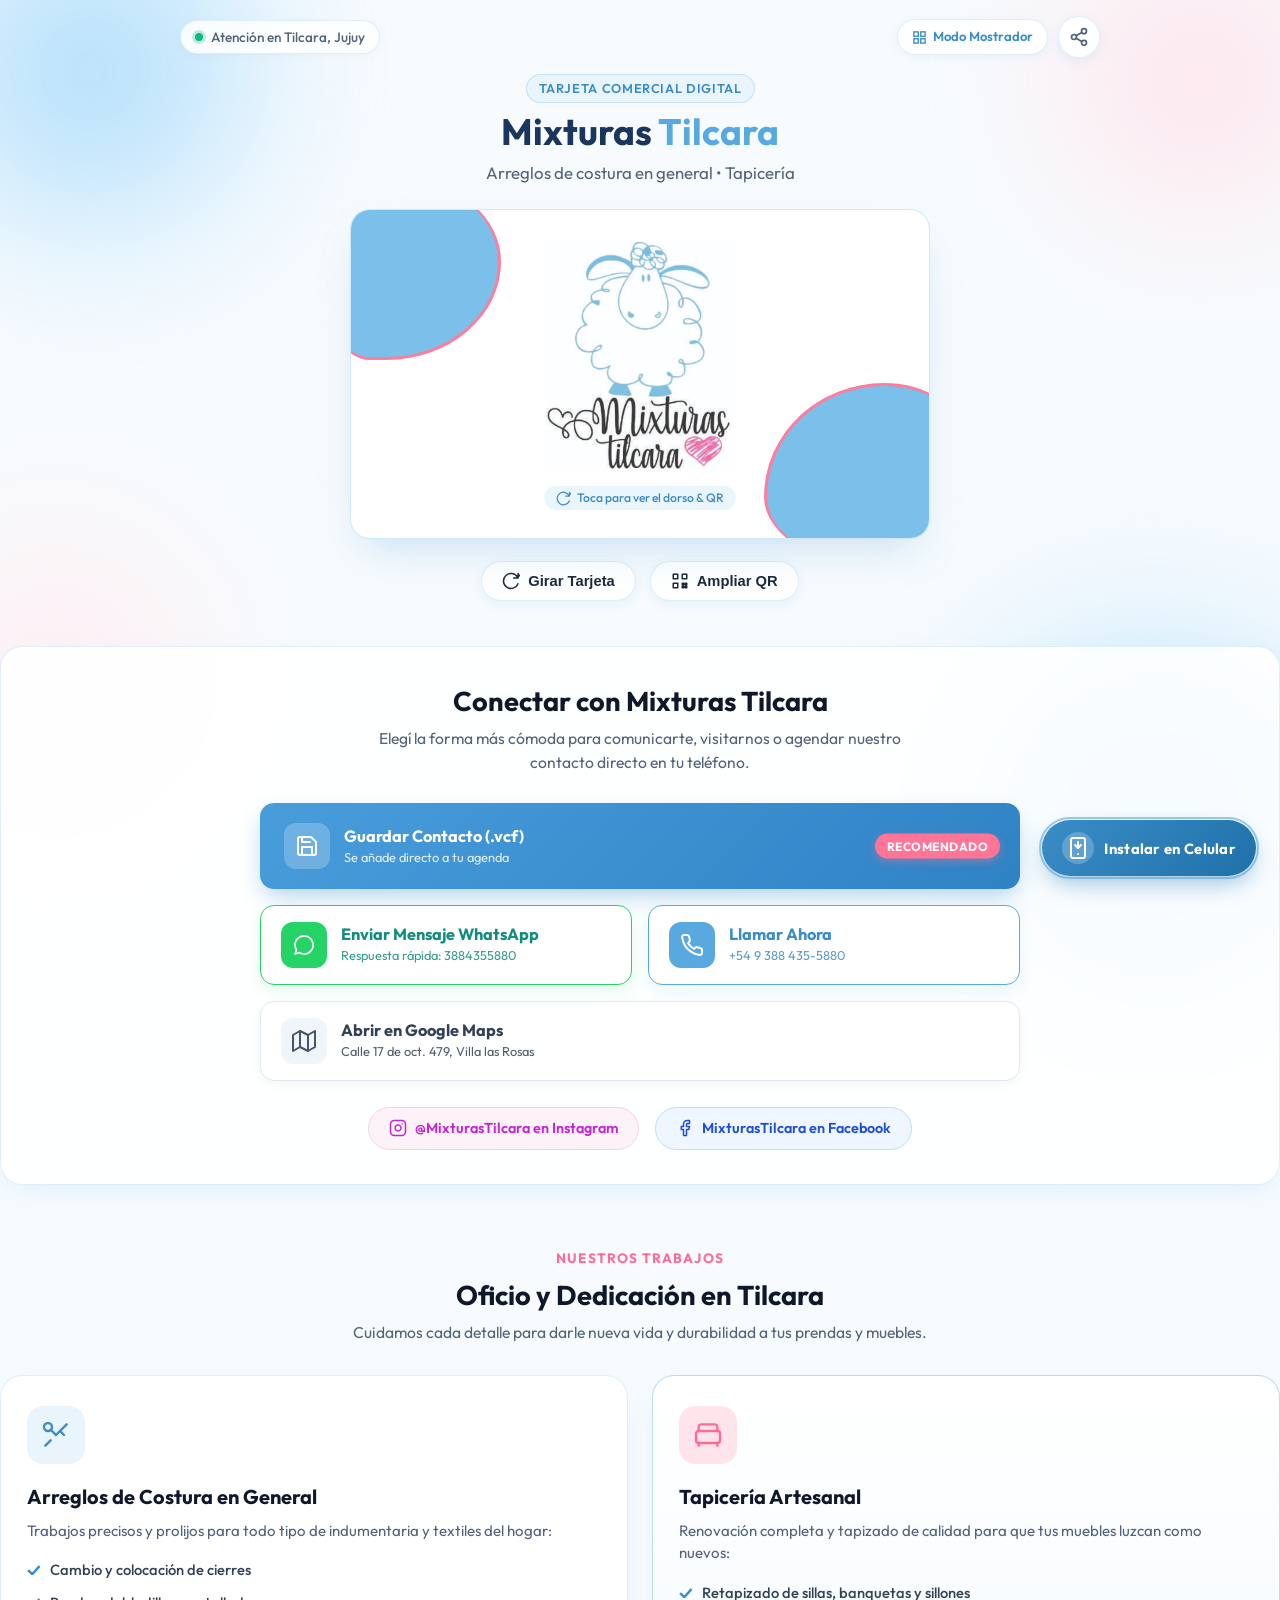
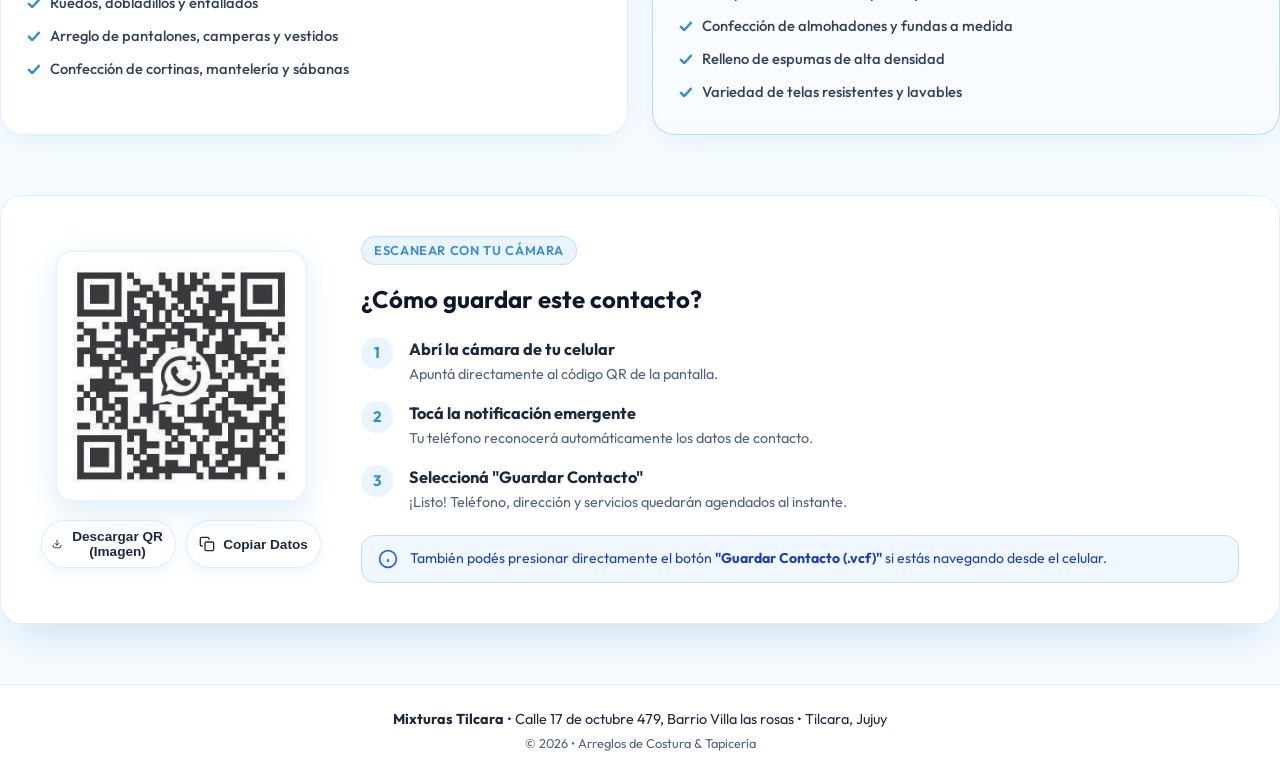
==== commit 7b319868: "Logo oficial logo_jesi.jpg integrado y pantalla trabajadores" ====
--- a/index.html
+++ b/index.html
@@ -77,61 +77,9 @@
                         <div class="card-face card-front">
                             <div class="wave-blob wave-tl"></div>
                             <div class="wave-blob wave-br"></div>
-                            <div class="front-content">
-                                <!-- Ilustración Vectorial Oveja Mixturas Tilcara -->
-                                <div class="mascot-wrapper">
-                                    <svg class="sheep-svg" viewBox="0 0 200 210" fill="none" xmlns="http://www.w3.org/2000/svg" aria-label="Ovejita Mixturas Tilcara">
-                                        <!-- Patitas -->
-                                        <ellipse cx="88" cy="190" rx="10" ry="6" fill="#78bfe8"/>
-                                        <ellipse cx="112" cy="190" rx="10" ry="6" fill="#78bfe8"/>
-                                        
-                                        <!-- Cuerpo esponjoso de lana -->
-                                        <path d="M70 65 C55 60, 40 75, 42 90 C30 95, 25 110, 32 125 C25 135, 28 152, 42 160 C48 175, 68 185, 85 180 C95 186, 110 186, 120 180 C135 185, 155 175, 160 160 C173 152, 175 135, 170 123 C178 110, 172 95, 160 90 C162 75, 148 60, 132 65 C122 55, 108 55, 100 58 C92 55, 78 55, 70 65 Z" 
-                                              stroke="#78bfe8" stroke-width="3" stroke-linecap="round" stroke-linejoin="round" fill="#ffffff"/>
-                                        
-                                        <!-- Rulos del cuerpo -->
-                                        <path d="M48 105 Q58 115 50 125 Q45 135 55 145" stroke="#92cef0" stroke-width="2" stroke-linecap="round" fill="none"/>
-                                        <path d="M152 105 Q142 115 150 125 Q155 135 145 145" stroke="#92cef0" stroke-width="2" stroke-linecap="round" fill="none"/>
-                                        <path d="M80 170 Q100 175 120 170" stroke="#92cef0" stroke-width="2" stroke-linecap="round" fill="none"/>
-
-                                        <!-- Orejas -->
-                                        <path d="M68 68 C52 64, 45 74, 52 84 C60 84, 70 76, 73 73" stroke="#78bfe8" stroke-width="2.6" fill="#ffffff" stroke-linecap="round"/>
-                                        <path d="M132 68 C148 64, 155 74, 148 84 C140 84, 130 76, 127 73" stroke="#78bfe8" stroke-width="2.6" fill="#ffffff" stroke-linecap="round"/>
-
-                                        <!-- Cabeza -->
-                                        <path d="M78 72 C70 95, 76 120, 88 126 C96 130, 104 130, 112 126 C124 120, 130 95, 122 72 C115 62, 85 62, 78 72 Z" 
-                                              stroke="#78bfe8" stroke-width="2.8" fill="#ffffff"/>
-                                        
-                                        <!-- Ojos -->
-                                        <ellipse cx="93" cy="88" rx="2" ry="3.5" fill="#78bfe8"/>
-                                        <ellipse cx="107" cy="88" rx="2" ry="3.5" fill="#78bfe8"/>
-
-                                        <!-- Hocico / Sonrisa tierna -->
-                                        <path d="M96 112 Q100 115 104 112" stroke="#78bfe8" stroke-width="2" stroke-linecap="round" fill="none"/>
-                                        <circle cx="94" cy="111" r="0.8" fill="#78bfe8"/>
-                                        <circle cx="106" cy="111" r="0.8" fill="#78bfe8"/>
-
-                                        <!-- Moño/Rulos superiores en la frente -->
-                                        <path d="M90 60 C86 52, 98 48, 100 55 C104 48, 115 52, 110 60 C116 64, 112 72, 104 69 C96 72, 90 65, 90 60 Z" 
-                                              stroke="#78bfe8" stroke-width="2.5" fill="#ffffff"/>
-                                        <path d="M96 56 Q102 54 104 60" stroke="#78bfe8" stroke-width="1.8" fill="none"/>
-                                    </svg>
-                                </div>
-
-                                <div class="front-brand">
-                                    <div class="logo-text-group">
-                                        <div class="title-with-heart">
-                                            <span class="brand-mixturas">Mixturas</span>
-                                            <svg class="pink-heart" viewBox="0 0 40 40" fill="none" xmlns="http://www.w3.org/2000/svg">
-                                                <!-- Corazón con textura de trazo a mano -->
-                                                <path d="M20 34 C12 28, 4 20, 4 12 C4 6, 9 2, 15 2 C18 2, 20 5, 20 5 C20 5, 22 2, 25 2 C31 2, 36 6, 36 12 C36 20, 28 28, 20 34 Z" 
-                                                      stroke="#ff7597" stroke-width="2.5" fill="#ffaec0" fill-opacity="0.35" stroke-linejoin="round"/>
-                                                <!-- Rayas de boceto -->
-                                                <path d="M10 14 L22 8 M9 20 L27 12 M13 25 L31 16 M18 30 L32 22" stroke="#ff7597" stroke-width="1.6" stroke-linecap="round"/>
-                                            </svg>
-                                        </div>
-                                        <span class="brand-tilcara">tilcara</span>
-                                    </div>
+                                <!-- Logo Oficial Mixturas Tilcara -->
+                                <div class="card-logo-wrapper">
+                                    <img src="logo_jesi.jpg" alt="Logo Oficial Mixturas Tilcara" class="card-logo-img">
                                 </div>
 
                                 <div class="flip-hint">
--- a/style.css
+++ b/style.css
@@ -339,17 +339,20 @@
     align-items: center;
 }
 
-.mascot-wrapper {
-    width: 120px;
-    height: 125px;
-    margin-bottom: 2px;
-    filter: drop-shadow(0 6px 12px rgba(88, 169, 224, 0.2));
-}
-
-.sheep-svg {
-    width: 100%;
-    height: 100%;
+.card-logo-wrapper {
+    width: 220px;
+    height: 235px;
+    display: flex;
+    align-items: center;
+    justify-content: center;
+    margin-bottom: 4px;
+}
+
+.card-logo-img {
+    max-width: 100%;
+    max-height: 100%;
     object-fit: contain;
+    display: block;
 }
 
 .logo-text-group {
@@ -1401,9 +1404,9 @@
         height: 26px;
     }
 
-    .mascot-wrapper {
-        width: 100px;
-        height: 105px;
+    .card-logo-wrapper {
+        width: 180px;
+        height: 195px;
     }
 
     .back-body {
@@ -1488,6 +1491,11 @@
         height: 275px;
     }
 
+    .card-logo-wrapper {
+        width: 160px;
+        height: 175px;
+    }
+
     .back-body {
         grid-template-columns: 105px 1fr;
         gap: 12px;
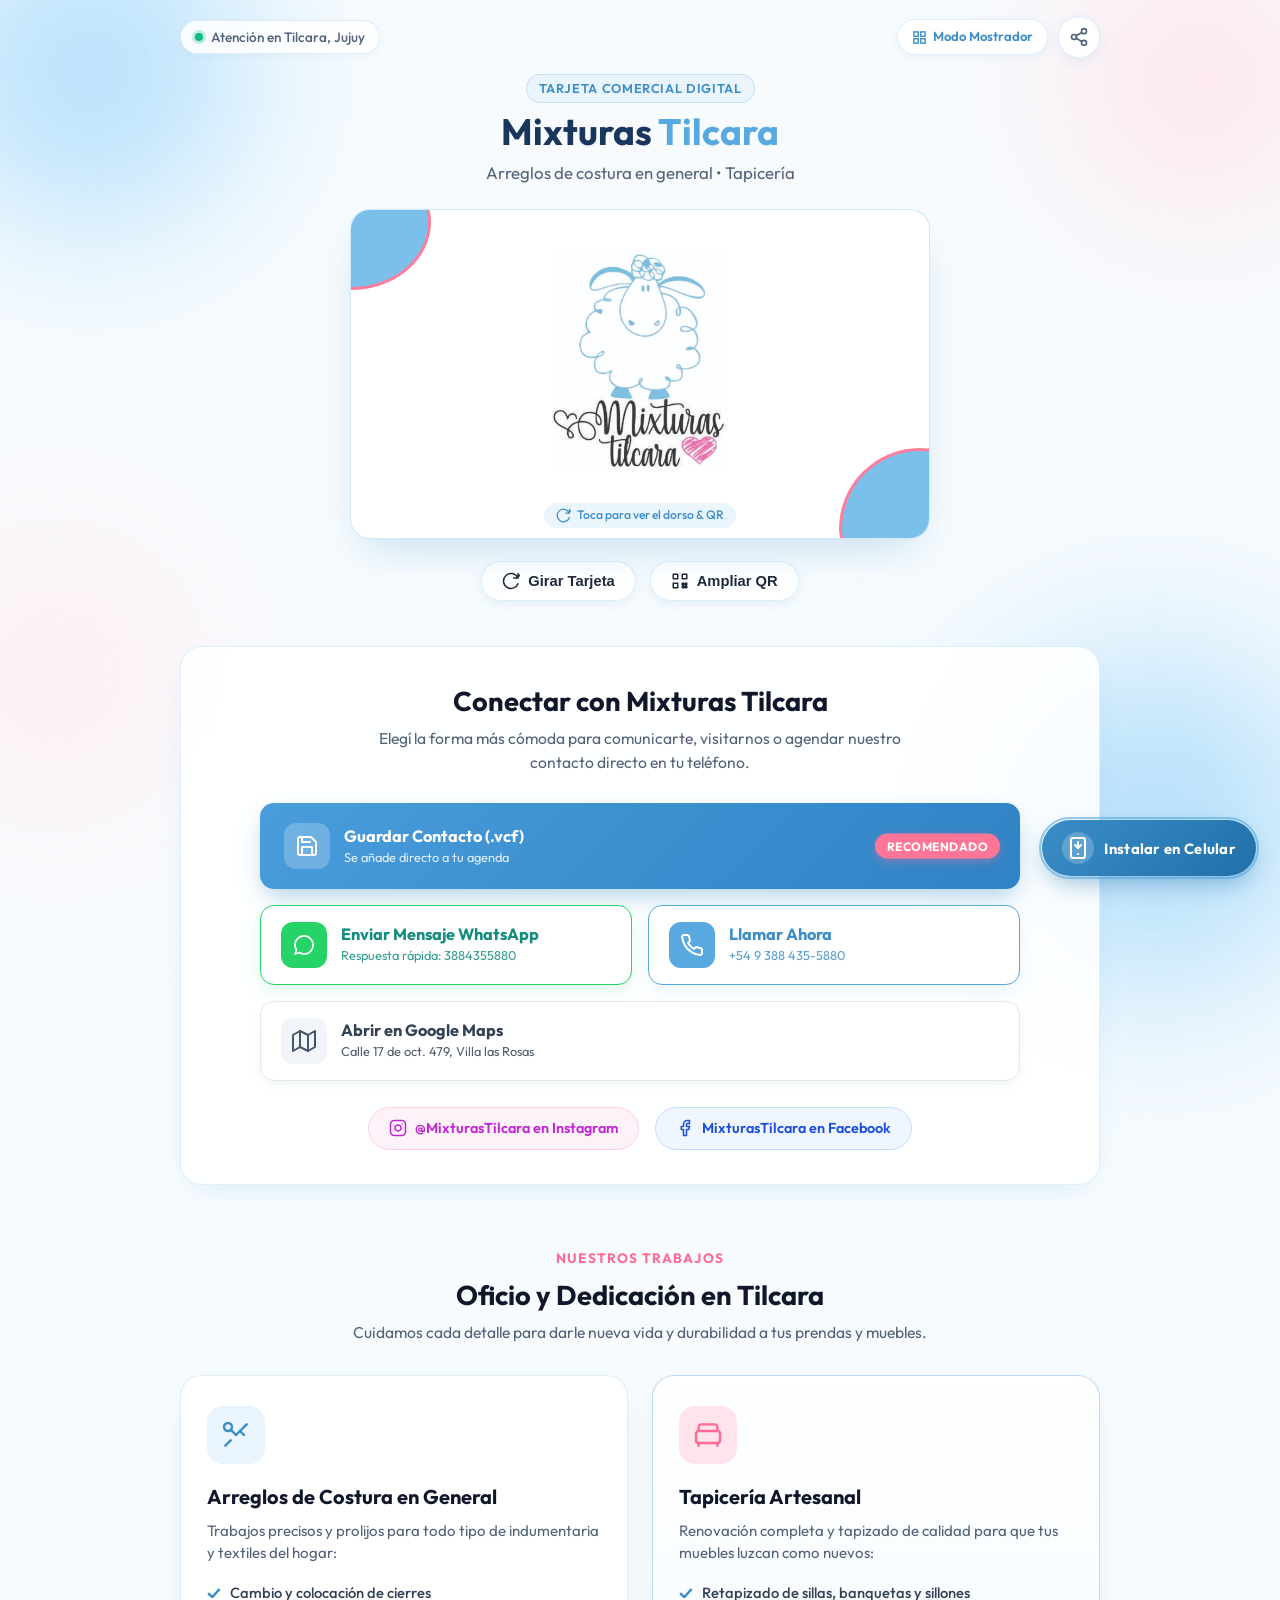
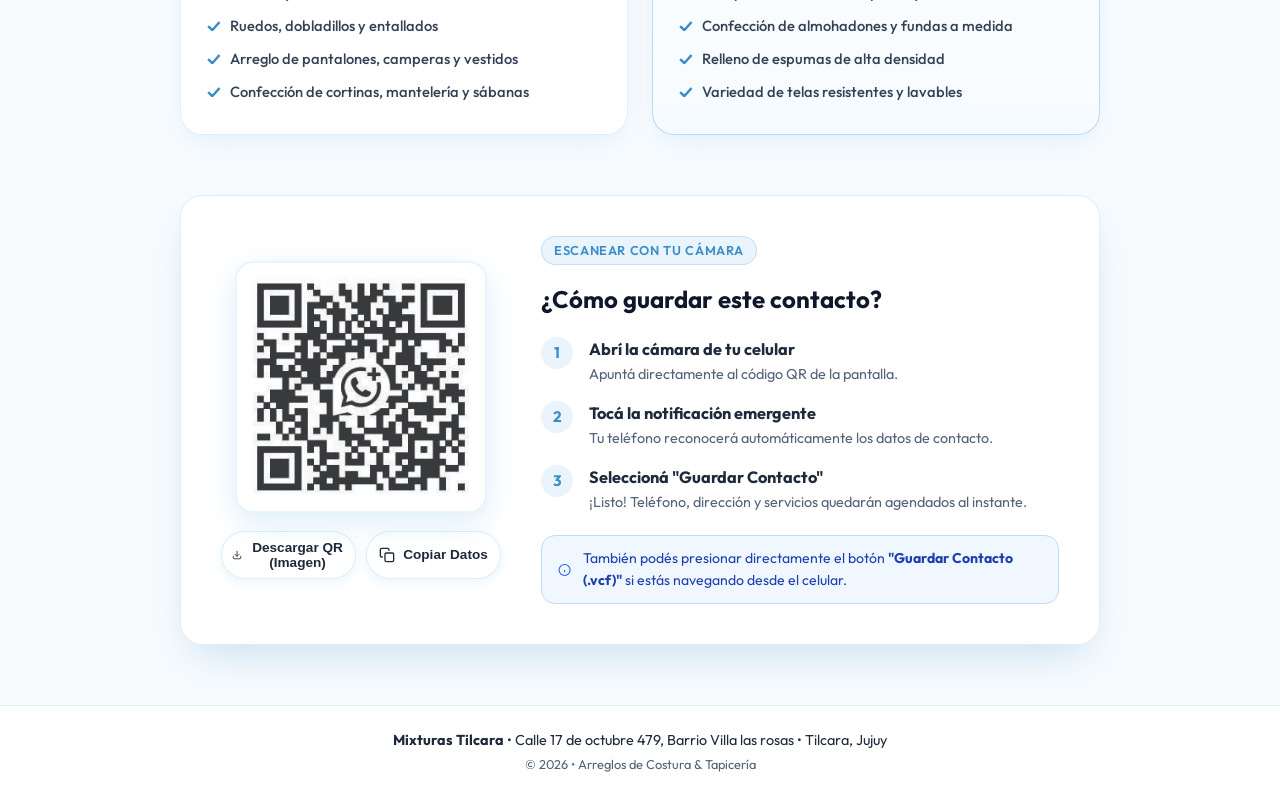
==== commit 4a51fc2b: "Ajustar adaptabilidad del logo y ondas decorativas" ====
--- a/index.html
+++ b/index.html
@@ -77,6 +77,8 @@
                         <div class="card-face card-front">
                             <div class="wave-blob wave-tl"></div>
                             <div class="wave-blob wave-br"></div>
+                            
+                            <div class="front-content">
                                 <!-- Logo Oficial Mixturas Tilcara -->
                                 <div class="card-logo-wrapper">
                                     <img src="logo_jesi.jpg" alt="Logo Oficial Mixturas Tilcara" class="card-logo-img">
--- a/style.css
+++ b/style.css
@@ -300,17 +300,18 @@
     backface-visibility: hidden;
 }
 
-/* Ondas celestes y rosadas esquinas (como la tarjeta física) */
+/* Ondas celestes y rosadas esquinas (reducidas para no invadir el logo) */
 .wave-blob {
     position: absolute;
     pointer-events: none;
+    z-index: 1;
 }
 
 .wave-tl {
-    top: -30px;
-    left: -30px;
-    width: 180px;
-    height: 180px;
+    top: -45px;
+    left: -45px;
+    width: 125px;
+    height: 125px;
     background: #73bde9;
     border-radius: 40% 60% 70% 30% / 40% 50% 60% 50%;
     border-bottom: 3.5px solid #ff7597;
@@ -319,10 +320,10 @@
 }
 
 .wave-br {
-    bottom: -35px;
-    right: -35px;
-    width: 200px;
-    height: 190px;
+    bottom: -45px;
+    right: -45px;
+    width: 135px;
+    height: 135px;
     background: #73bde9;
     border-radius: 60% 40% 30% 70% / 60% 30% 70% 40%;
     border-top: 3.5px solid #ff7597;
@@ -337,20 +338,27 @@
     display: flex;
     flex-direction: column;
     align-items: center;
+    justify-content: space-between;
+    height: 100%;
+    width: 100%;
+    padding: 16px 20px 10px;
 }
 
 .card-logo-wrapper {
-    width: 220px;
-    height: 235px;
-    display: flex;
-    align-items: center;
-    justify-content: center;
-    margin-bottom: 4px;
+    flex: 1;
+    width: 100%;
+    max-width: 250px;
+    min-height: 0;
+    display: flex;
+    align-items: center;
+    justify-content: center;
 }
 
 .card-logo-img {
     max-width: 100%;
-    max-height: 100%;
+    max-height: 220px;
+    width: auto;
+    height: auto;
     object-fit: contain;
     display: block;
 }
@@ -1404,9 +1412,26 @@
         height: 26px;
     }
 
+    .wave-tl {
+        width: 85px;
+        height: 85px;
+        top: -30px;
+        left: -30px;
+    }
+
+    .wave-br {
+        width: 90px;
+        height: 90px;
+        bottom: -30px;
+        right: -30px;
+    }
+
     .card-logo-wrapper {
-        width: 180px;
-        height: 195px;
+        max-width: 190px;
+    }
+
+    .card-logo-img {
+        max-height: 180px;
     }
 
     .back-body {
@@ -1491,9 +1516,26 @@
         height: 275px;
     }
 
+    .wave-tl {
+        width: 70px;
+        height: 70px;
+        top: -24px;
+        left: -24px;
+    }
+
+    .wave-br {
+        width: 75px;
+        height: 75px;
+        bottom: -24px;
+        right: -24px;
+    }
+
     .card-logo-wrapper {
-        width: 160px;
-        height: 175px;
+        max-width: 170px;
+    }
+
+    .card-logo-img {
+        max-height: 160px;
     }
 
     .back-body {
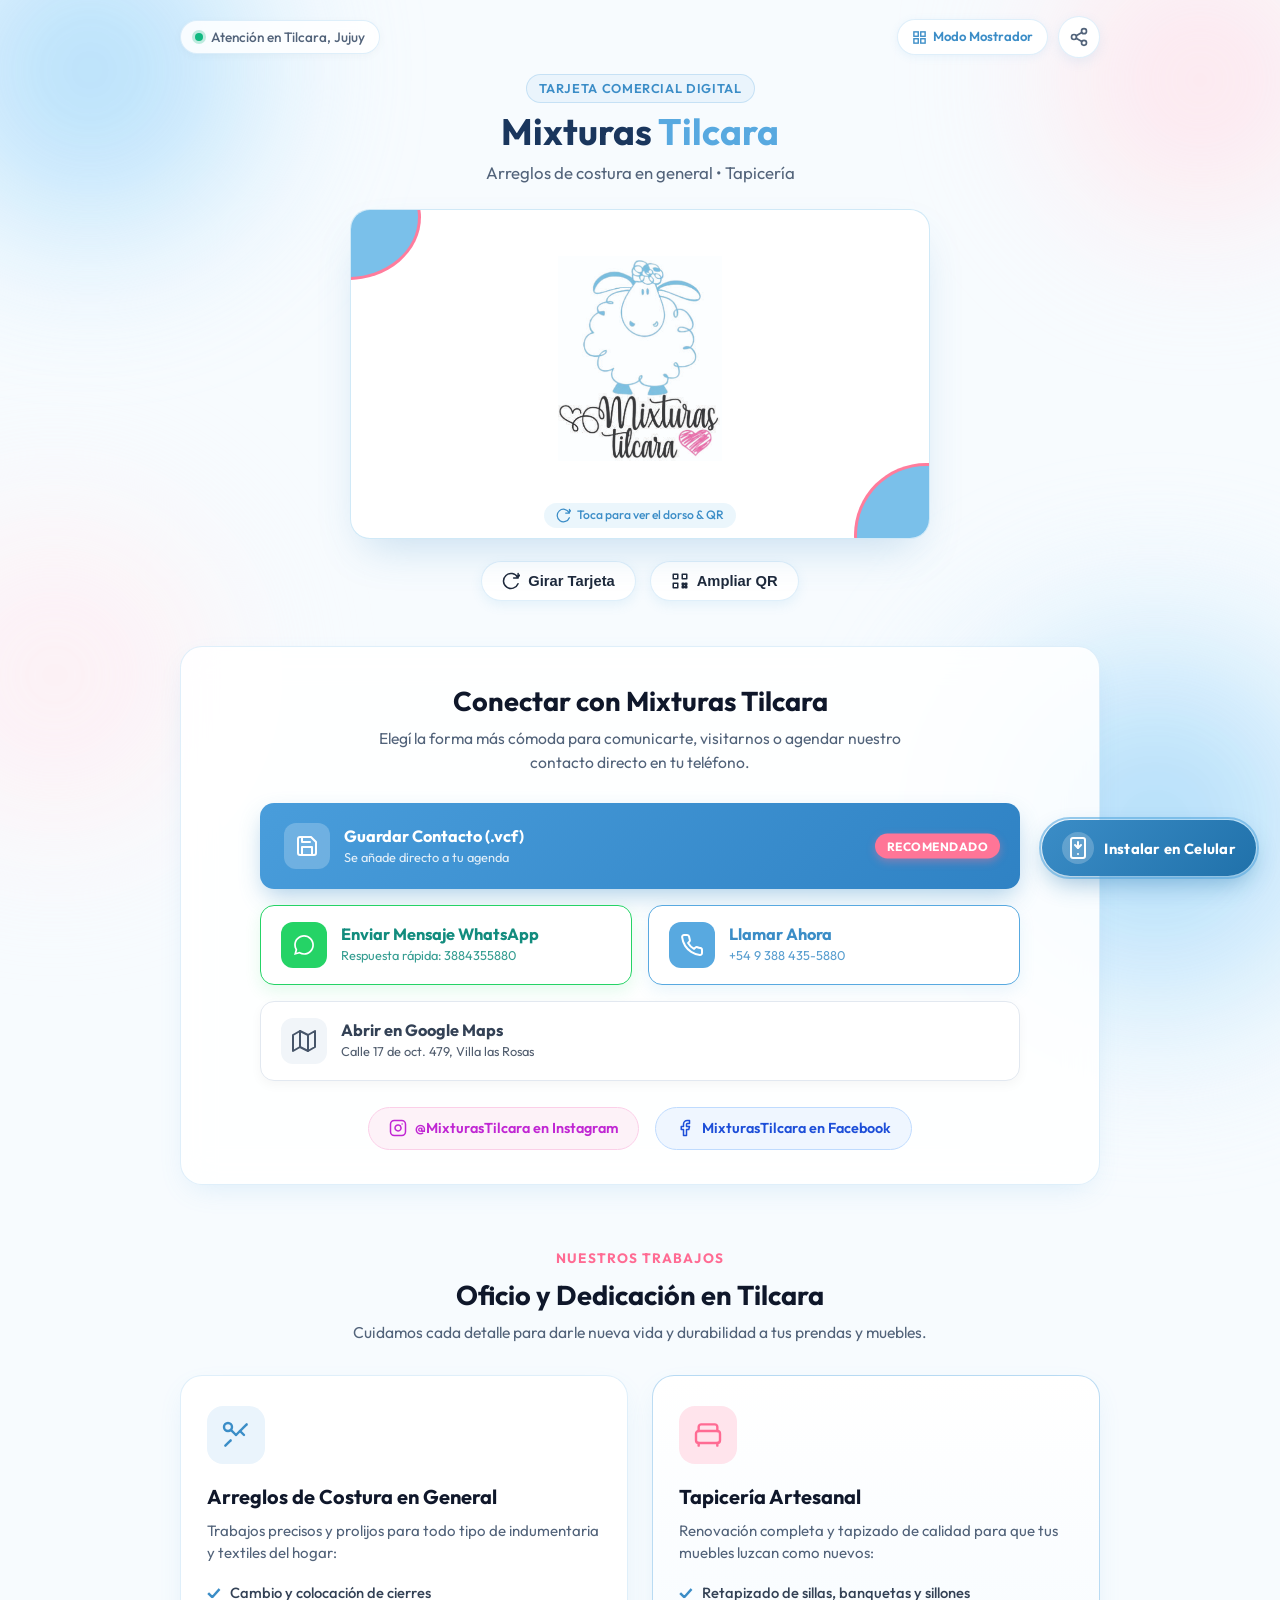
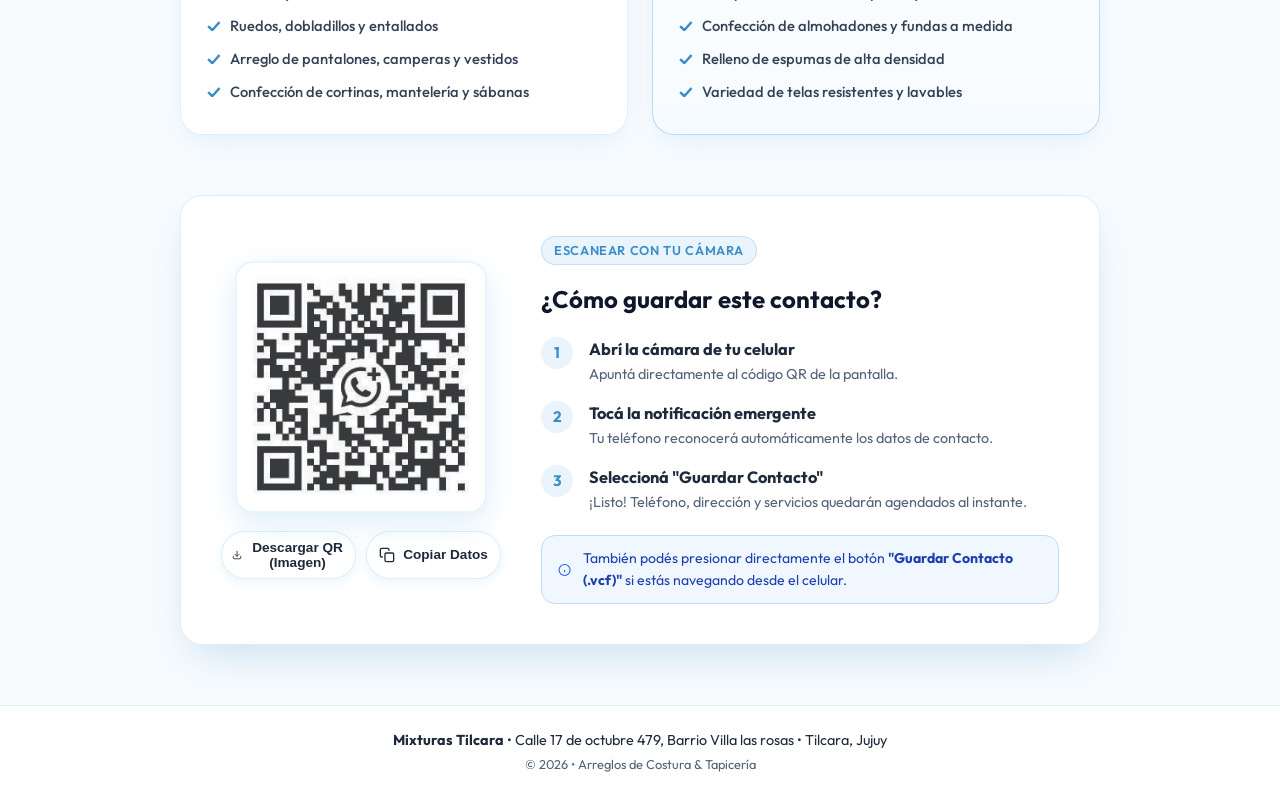
==== commit 8e3320d8: "Forzar version v2 de css y centrado perfecto de logo" ====
--- a/index.html
+++ b/index.html
@@ -26,7 +26,7 @@
     <meta name="apple-mobile-web-app-status-bar-style" content="default">
     <meta name="apple-mobile-web-app-title" content="Mixturas Tilcara">
 
-    <link rel="stylesheet" href="style.css">
+    <link rel="stylesheet" href="style.css?v=2">
 </head>
 <body>
     <!-- Fondo con formas orgánicas decorativas inspiradas en la tarjeta -->
@@ -468,6 +468,6 @@
     </footer>
 
     <!-- Scripts -->
-    <script src="script.js"></script>
+    <script src="script.js?v=2"></script>
 </body>
 </html>
--- a/style.css
+++ b/style.css
@@ -310,8 +310,8 @@
 .wave-tl {
     top: -45px;
     left: -45px;
-    width: 125px;
-    height: 125px;
+    width: 115px;
+    height: 115px;
     background: #73bde9;
     border-radius: 40% 60% 70% 30% / 40% 50% 60% 50%;
     border-bottom: 3.5px solid #ff7597;
@@ -322,8 +322,8 @@
 .wave-br {
     bottom: -45px;
     right: -45px;
-    width: 135px;
-    height: 135px;
+    width: 120px;
+    height: 120px;
     background: #73bde9;
     border-radius: 60% 40% 30% 70% / 60% 30% 70% 40%;
     border-top: 3.5px solid #ff7597;
@@ -341,13 +341,13 @@
     justify-content: space-between;
     height: 100%;
     width: 100%;
-    padding: 16px 20px 10px;
+    padding: 14px 20px 10px;
 }
 
 .card-logo-wrapper {
     flex: 1;
     width: 100%;
-    max-width: 250px;
+    max-width: 240px;
     min-height: 0;
     display: flex;
     align-items: center;
@@ -356,7 +356,7 @@
 
 .card-logo-img {
     max-width: 100%;
-    max-height: 220px;
+    max-height: 205px;
     width: auto;
     height: auto;
     object-fit: contain;
